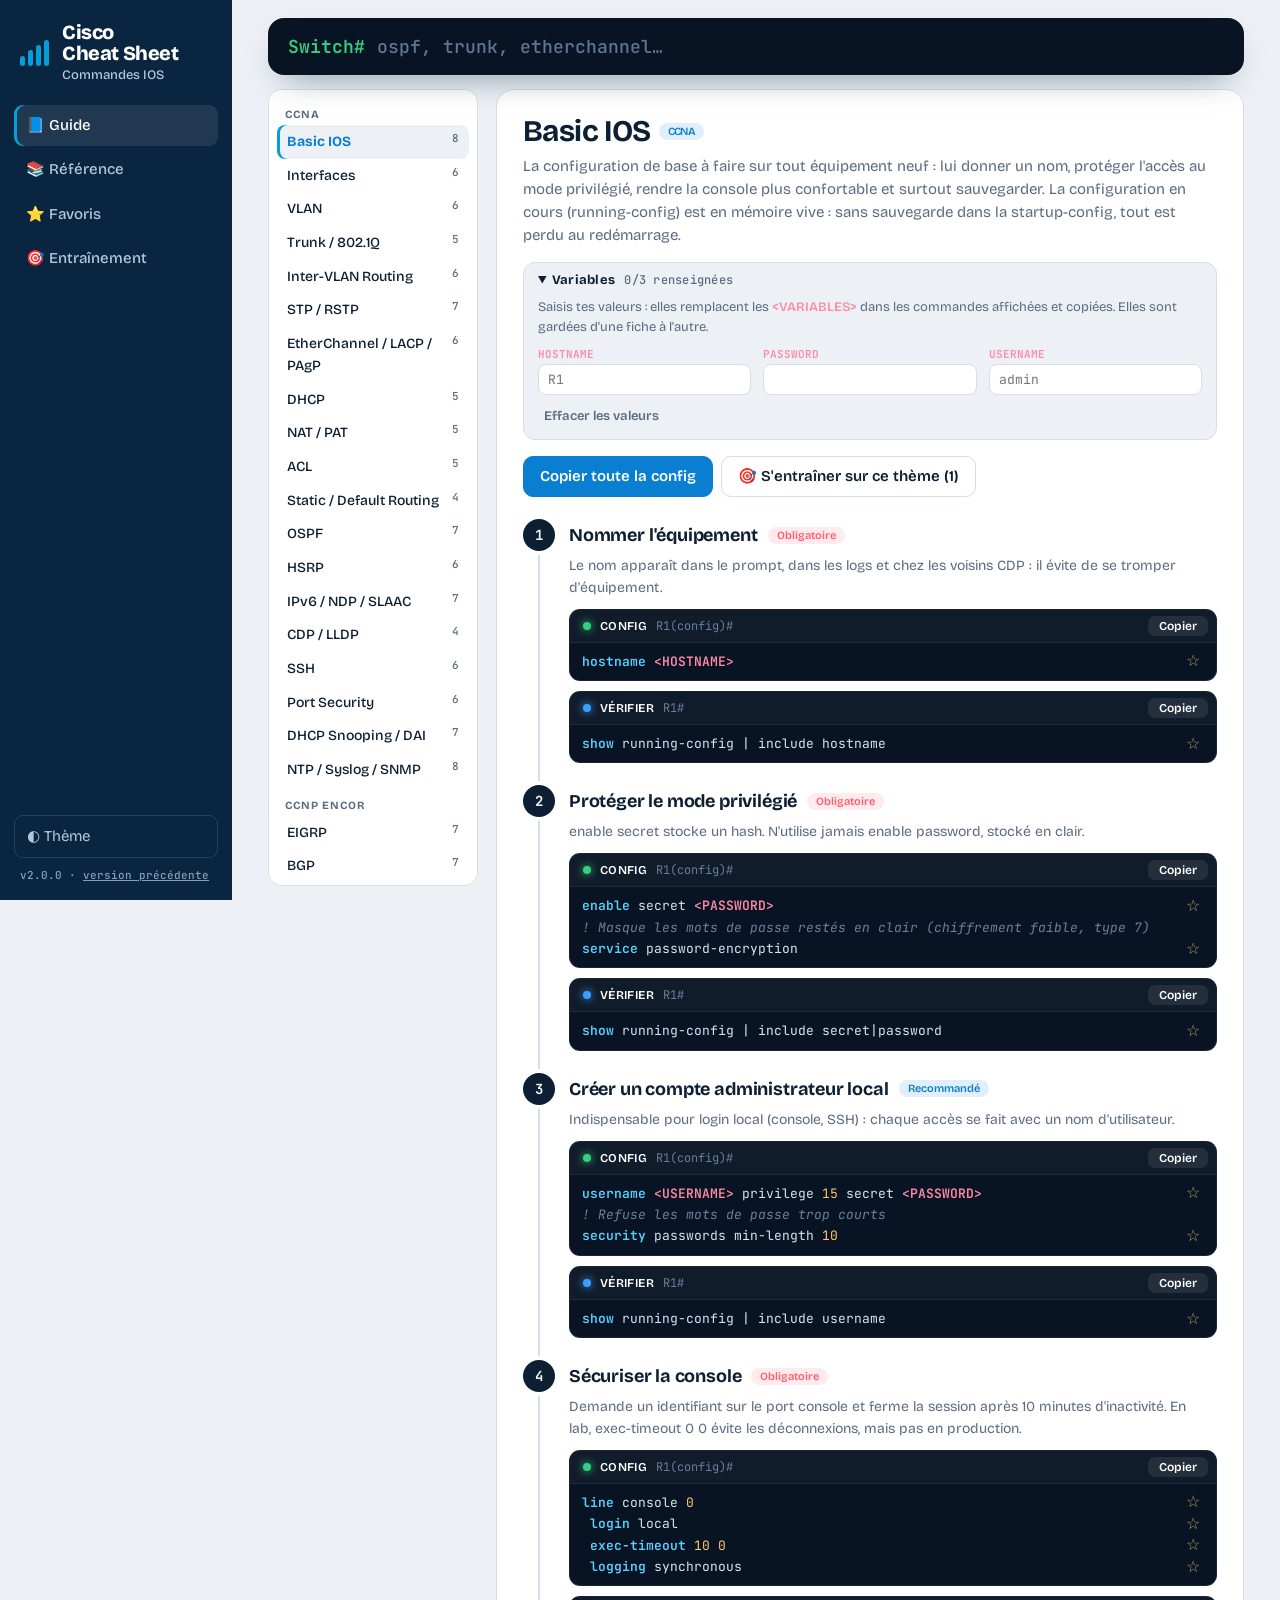
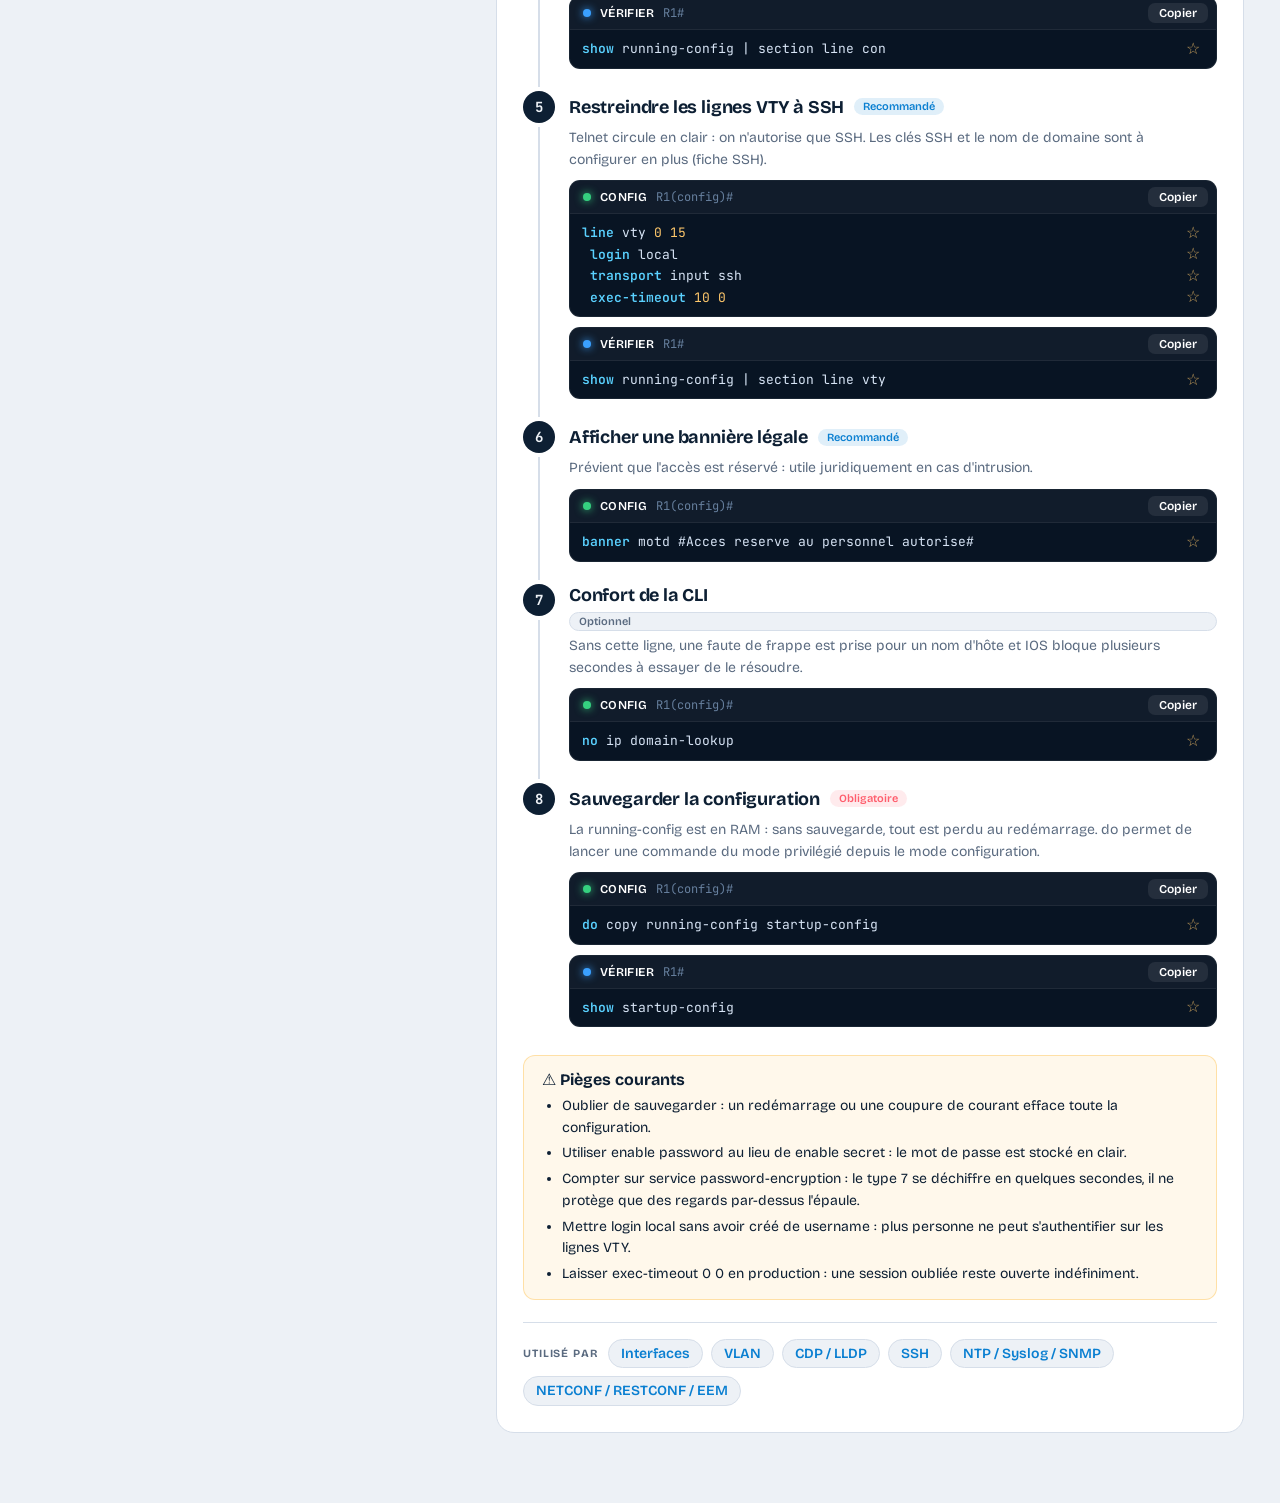
==== index.html @ 54a7b492 "Version 2.0.0 : refonte en 4 vues, QCM d'entraînement, 8 fiches ENCOR - Navigation : Guide, Référenc" ====
<!doctype html>
<!--
  Cisco Cheat Sheet v2 : site statique découpé en fichiers.
    styles.css : thème, mise en page, cartes, blocs de code, QCM
    data.js    : les fiches (le tableau D, une entrée par technologie) — à éditer pour le contenu
    extras.js  : schémas de topologie et exemples de sortie affichés dans le Guide
    quiz.js    : les questions du mode Entraînement
    app.js     : la logique (Guide, Référence, Favoris, Entraînement)
  Historique des versions : CHANGELOG.md
-->
<html lang="fr">
  <head>
    <meta charset="utf-8" />
    <meta name="viewport" content="width=device-width, initial-scale=1, viewport-fit=cover" />
    <title>Cisco Cheat Sheet</title>
    <link rel="icon" type="image/png" href="logo_ciscocheatsheet.png" />
    <link rel="icon" type="image/svg+xml" href="favicon.svg" />
    <link rel="apple-touch-icon" href="logo_ciscocheatsheet.png" />
    <!-- Applique le thème mémorisé avant l'affichage, pour éviter un flash clair / sombre -->
    <script>
      try {
        var t = JSON.parse(localStorage.getItem("theme"));
        if (t) document.documentElement.dataset.theme = t;
      } catch (e) {}
    </script>
    <link rel="preconnect" href="https://fonts.googleapis.com" />
    <link rel="preconnect" href="https://fonts.gstatic.com" crossorigin />
    <link
      href="https://fonts.googleapis.com/css2?family=Bricolage+Grotesque:opsz,wght@12..96,400..800&family=JetBrains+Mono:wght@400;500;600&display=swap"
      rel="stylesheet"
    />
    <!-- ?v=N : augmenter N à chaque modification d'un fichier CSS ou JS
         pour que Cloudflare serve la nouvelle version au lieu de sa copie en cache -->
    <link rel="stylesheet" href="styles.css?v=6" />
  </head>
  <body>
    <div class="app">
      <aside>
        <div class="brand">
          <svg width="30" height="26" viewBox="0 0 30 26" aria-hidden="true">
            <g fill="#049fd9">
              <rect x="0" y="16" width="5" height="10" rx="2.5" />
              <rect x="8" y="10" width="5" height="16" rx="2.5" />
              <rect x="16" y="5" width="5" height="21" rx="2.5" />
              <rect x="24" y="0" width="5" height="26" rx="2.5" />
            </g>
          </svg>
          <div>Cisco<br />Cheat Sheet<small>Commandes IOS</small></div>
        </div>
        <nav id="nav" aria-label="Vues"></nav>
        <button id="th" title="Basculer thème clair / sombre">◐ Thème</button>
        <span id="verline"><span id="ver"></span> · <a href="v1/" title="Ouvrir l'ancienne version (v1.0)">version précédente</a></span>
        <button id="burger" aria-label="Ouvrir le menu" aria-expanded="false">☰</button>
      </aside>
      <main>
        <div class="hero">
          <label class="prompt"
            ><b>Switch#</b
            ><input id="q" type="search" autocomplete="off" aria-label="Rechercher une commande"
          /></label>
          <div class="bar" id="flt"></div>
          <div class="bar rec" id="rec"></div>
        </div>
        <div id="out"></div>
      </main>
    </div>
    <!-- Les données (data.js, extras.js, quiz.js) doivent être chargées avant app.js -->
    <script src="data.js?v=8"></script>
    <script src="extras.js?v=1"></script>
    <script src="quiz.js?v=1"></script>
    <script src="app.js?v=6"></script>
  </body>
</html>
---- styles.css ----
/* Cisco Cheat Sheet v2 */
/* ===== Thème : couleurs (--bg fond, --pn cartes, --tx texte, --ac accent, --cb code) et polices ===== */
:root {
  box-sizing: border-box;
  --bg: #edf1f6;
  --pn: #fff;
  --tx: #0d1f33;
  --mu: #5b6b80;
  --bd: #d6dee9;
  --ac: #0a7fd1;
  --pu: #6d3fe0;
  --side: #0a2540;
  --sx: #b4c6dc;
  --cb: #081423;
  --cx: #d7e4f5;
  --k: #5ad1ff;
  --n: #ffc86b;
  --v: #ff8aa5;
  --cm: #6a819c;
  --g: #35d07f;
  --a: #ffb020;
  --r: #ff5d6c;
  --b: #3aa0ff;
  --f1: "Bricolage Grotesque", system-ui, -apple-system, Segoe UI, sans-serif;
  --f2: "JetBrains Mono", ui-monospace, Menlo, Consolas, monospace;
}
/* Thème sombre : automatique selon le système, ou forcé avec data-theme (bouton Thème) */
@media (prefers-color-scheme: dark) {
  :root:not([data-theme="light"]) {
    --bg: #07101c;
    --pn: #0e1b2d;
    --tx: #e6eef9;
    --mu: #8a9bb2;
    --bd: #1b2b42;
    --ac: #4aa8ff;
    --pu: #a58bff;
    --side: #050c16;
    --cb: #050b14;
  }
}
:root[data-theme="dark"] {
  --bg: #07101c;
  --pn: #0e1b2d;
  --tx: #e6eef9;
  --mu: #8a9bb2;
  --bd: #1b2b42;
  --ac: #4aa8ff;
  --pu: #a58bff;
  --side: #050c16;
  --cb: #050b14;
}
html {
  scroll-padding-top: 90px;
}
* {
  box-sizing: border-box;
}
body {
  margin: 0;
  background: var(--bg);
  color: var(--tx);
  font: 15px/1.55 var(--f1);
}
button {
  font: inherit;
  cursor: pointer;
  color: inherit;
  background: none;
  border: 0;
}
button:focus-visible,
#q:focus-visible {
  outline: 2px solid var(--ac);
  outline-offset: 2px;
}
/* ===== Mise en page : barre latérale + contenu ===== */
.app {
  display: flex;
  min-height: 100%;
}
/* Barre latérale */
aside {
  width: 232px;
  flex: none;
  background: var(--side);
  color: var(--sx);
  padding: calc(22px + env(safe-area-inset-top, 0px)) 14px
    calc(18px + env(safe-area-inset-bottom, 0px));
  position: sticky;
  top: 0;
  align-self: flex-start;
  /* Pleine hauteur de la fenêtre : la barre ne s'arrête plus au milieu de l'écran */
  height: 100vh;
  height: 100dvh;
  overflow: auto;
  display: flex;
  flex-direction: column;
  gap: 22px;
}
.brand {
  display: flex;
  align-items: center;
  gap: 12px;
  color: #fff;
  font: 800 20px/1.05 var(--f1);
  letter-spacing: -0.02em;
  padding: 0 6px;
}
.brand small {
  display: block;
  font: 500 13px var(--f1);
  color: var(--sx);
  letter-spacing: 0;
  margin-top: 3px;
}
nav {
  display: flex;
  flex-direction: column;
  gap: 3px;
}
nav a {
  display: flex;
  justify-content: space-between;
  align-items: center;
  text-decoration: none;
  padding: 9px 12px;
  border-radius: 9px;
  color: var(--sx);
  font-weight: 500;
}
nav a:hover {
  background: #ffffff0f;
  color: #fff;
}
nav a.on {
  background: #ffffff17;
  color: #fff;
  box-shadow: inset 3px 0 0 #049fd9;
}
nav a:focus-visible,
a.btn:focus-visible,
select:focus-visible,
.vars input:focus-visible {
  outline: 2px solid var(--ac);
  outline-offset: 2px;
}
/* Nombre de favoris */
nav a small {
  font: 600 11px var(--f2);
  background: #ffffff1c;
  border-radius: 99px;
  padding: 1px 8px;
}
/* Numéro de version, en bas de la barre */
#verline {
  font: 500 11px var(--f2);
  color: var(--sx);
  opacity: 0.75;
  padding: 0 6px;
  margin-top: -12px;
}
#verline a {
  color: inherit;
}
#verline a:hover {
  color: #fff;
}
#th {
  margin-top: auto;
  text-align: left;
  padding: 9px 12px;
  border-radius: 9px;
  border: 1px solid #ffffff1f;
  color: var(--sx);
}
#th:hover {
  color: #fff;
  border-color: #ffffff40;
}
main {
  flex: 1;
  min-width: 0;
  padding: 0 clamp(14px, 3vw, 36px) 70px;
}
/* Zone de recherche (reste visible en haut) */
.hero {
  position: sticky;
  top: 0;
  z-index: 5;
  padding: calc(18px + env(safe-area-inset-top, 0px)) 0 14px;
  background: linear-gradient(var(--bg) 82%, transparent);
}
.hero[hidden] {
  display: none;
}
.prompt {
  display: flex;
  align-items: center;
  gap: 12px;
  background: var(--cb);
  border-radius: 16px;
  padding: 0 20px;
  box-shadow:
    0 0 0 1px #ffffff1a,
    0 14px 34px -16px #0a254099;
}
.prompt:focus-within {
  box-shadow:
    0 0 0 2px var(--ac),
    0 14px 34px -16px #0a2540cc;
}
.prompt b {
  font: 600 18px var(--f2);
  color: var(--g);
}
#q {
  flex: 1;
  min-width: 0;
  border: 0;
  background: none;
  color: #eaf3ff;
  font: 500 18px var(--f2);
  padding: 17px 0;
  caret-color: var(--g);
  outline: 0;
}
#q::placeholder {
  color: #5f7794;
}
.bar {
  display: flex;
  gap: 8px;
  flex-wrap: wrap;
  align-items: center;
  margin-top: 12px;
  color: var(--mu);
  font-size: 13px;
}
.bar:empty {
  display: none;
}
/* Filtres de la Référence : un groupe par critère */
#flt {
  gap: 8px 18px;
}
.fg {
  display: flex;
  flex-wrap: wrap;
  align-items: center;
  gap: 6px;
}
.fg > span,
.qcfg > div > span {
  font: 700 11px var(--f1);
  letter-spacing: 0.08em;
  text-transform: uppercase;
  color: var(--mu);
  margin-right: 2px;
}
.fg button,
.qcfg button {
  display: flex;
  align-items: center;
  gap: 7px;
  padding: 5px 12px;
  border-radius: 99px;
  border: 1px solid var(--bd);
  background: var(--pn);
  color: var(--tx);
  font-weight: 500;
  font-size: 13px;
}
.fg button:hover,
.qcfg button:hover {
  border-color: var(--ac);
}
/* Voyant coloré des filtres de type (mêmes couleurs que les blocs) */
.fg [data-f^="types:"]::before {
  content: "";
  width: 8px;
  height: 8px;
  border-radius: 50%;
  background: var(--led);
  box-shadow: 0 0 6px var(--led);
}
.fg button.on,
.qcfg button.on {
  background: var(--tx);
  color: var(--bg);
  border-color: var(--tx);
}
.fg [data-f="types:C"] {
  --led: var(--g);
}
.fg [data-f="types:S"] {
  --led: var(--b);
}
.fg [data-f="types:T"] {
  --led: var(--a);
}
.fg [data-f="types:D"] {
  --led: var(--r);
}
.rec button {
  font: 12px var(--f2);
  padding: 2px 10px;
  border-radius: 99px;
  border: 1px dashed var(--bd);
  color: var(--mu);
}
.rec button:hover {
  color: var(--ac);
  border-color: var(--ac);
}
/* Cartes des protocoles : grille lue de gauche à droite, ligne par ligne */
.grid {
  display: grid;
  grid-template-columns: repeat(auto-fill, minmax(min(100%, 340px), 1fr));
  gap: 14px;
  align-items: start;
}
.card {
  background: var(--pn);
  border: 1px solid var(--bd);
  border-radius: 18px;
  padding: 20px 18px 16px;
  min-width: 0;
}
.card h2 {
  margin: 0;
  font: 700 24px/1.15 var(--f1);
  letter-spacing: -0.02em;
  display: flex;
  gap: 8px;
  align-items: center;
  flex-wrap: wrap;
}
.tag {
  font: 600 11px var(--f1);
  border-radius: 99px;
  padding: 2px 9px;
  background: var(--bg);
  color: var(--mu);
}
.tag.CCNA {
  background: #0a7fd120;
  color: var(--ac);
}
.tag.ENCOR {
  background: #8b5cf624;
  color: var(--pu);
}
.card p {
  margin: 6px 0 12px;
  color: var(--mu);
  font-size: 14px;
  max-width: 62ch;
}
.card h2 a {
  color: inherit;
  text-decoration: none;
}
.card h2 a:hover {
  color: var(--ac);
}
/* Barre au-dessus des cartes : nombre de résultats + actions */
.rtool {
  display: flex;
  flex-wrap: wrap;
  align-items: center;
  gap: 8px;
  margin: 0 0 12px;
  color: var(--mu);
  font-size: 14px;
}
.rtool span {
  margin-right: auto;
}
.rtool button {
  padding: 5px 12px;
  border-radius: 9px;
  border: 1px solid var(--bd);
  background: var(--pn);
  color: var(--tx);
  font-weight: 600;
  font-size: 13px;
}
.rtool button:hover {
  border-color: var(--ac);
  color: var(--ac);
}
/* Carte de la Référence : repliée par défaut, un clic sur le titre la déplie */
.rc {
  padding: 14px 16px;
}
.rc h2 {
  font-size: 19px;
}
.rch {
  display: flex;
  align-items: center;
  flex-wrap: wrap;
  gap: 8px;
  width: 100%;
  text-align: left;
  font: inherit;
  letter-spacing: inherit;
}
.rch:disabled {
  cursor: default;
}
.rch .chev {
  margin-left: auto;
  font-style: normal;
  font-size: 14px;
  color: var(--mu);
}
.rch:not(:disabled):hover > span:first-child,
.rch:not(:disabled):hover .chev {
  color: var(--ac);
}
.rc p {
  margin: 6px 0 0;
}
.rc p.clip {
  display: -webkit-box;
  -webkit-line-clamp: 2;
  -webkit-box-orient: vertical;
  overflow: hidden;
}
.rn {
  display: block;
  margin-top: 8px;
  font: 500 11px var(--f2);
  color: var(--mu);
}
/* Carte dépliée : toute la largeur, blocs sur deux colonnes */
.rc.x:not(.s) {
  grid-column: 1 / -1;
}
.rc.x:not(.s) p {
  max-width: 80ch;
}
.rc.x:not(.s) .rcb {
  columns: 380px 2;
  column-gap: 14px;
}
.rcb .blk {
  break-inside: avoid;
}
.more,
.why a,
.corr a {
  display: inline-block;
  margin-top: 12px;
  color: var(--ac);
  font-weight: 600;
  font-size: 14px;
  text-decoration: none;
}
.more:hover,
.why a:hover,
.corr a:hover {
  text-decoration: underline;
}
/* Blocs de commandes : voyant coloré = type de bloc */
.blk {
  background: var(--cb);
  border-radius: 11px;
  margin-top: 10px;
  overflow: hidden;
  border: 1px solid #ffffff12;
}
.bh {
  display: flex;
  align-items: center;
  gap: 9px;
  padding: 6px 8px 6px 13px;
  background: #ffffff09;
  border-bottom: 1px solid #ffffff10;
  color: #9fb3cc;
  font: 600 12px var(--f1);
  letter-spacing: 0.03em;
}
.bh::before {
  content: "";
  width: 8px;
  height: 8px;
  border-radius: 50%;
  background: var(--led, var(--b));
  box-shadow: 0 0 8px var(--led, var(--b));
}
.bh span {
  color: #fff;
}
.bh em {
  margin-right: auto;
  font: 400 12px var(--f2);
  color: #667f9d;
  font-style: normal;
  letter-spacing: 0;
}
.bh span:nth-last-child(2) {
  margin-right: auto;
}
.bh.C {
  --led: var(--g);
}
.bh.S {
  --led: var(--b);
}
.bh.T {
  --led: var(--a);
}
.bh.D {
  --led: var(--r);
}
.bh button {
  font: 600 12px var(--f1);
  padding: 3px 11px;
  border-radius: 7px;
  background: #ffffff14;
  color: #fff;
}
.bh button:hover {
  background: #049fd9;
}
/* Lignes de commandes et coloration */
pre {
  margin: 0;
  padding: 8px 0;
  overflow-x: auto;
  font: 13px/1.65 var(--f2);
  color: var(--cx);
}
.l {
  display: flex;
  align-items: center;
  padding: 0 12px;
  white-space: pre;
}
.l:hover {
  background: #ffffff0c;
}
.l span.t {
  flex: 1;
  min-width: 0;
}
.st {
  opacity: 0.75;
  color: var(--n);
  padding: 0 4px 0 12px;
  font-size: 16px;
  line-height: 1;
  align-self: stretch;
}
.l:hover .st,
.st:hover,
.st:focus-visible,
.st.f {
  opacity: 1;
}
/* Favoris : lignes parentes rappelées en grisé, favoris séparés par un filet */
.l.par {
  opacity: 0.55;
}
.fv + .fv {
  border-top: 1px solid #ffffff12;
  margin-top: 4px;
  padding-top: 4px;
}
/* Couleurs de la coloration : .k commande, .nm nombres, .vr variables, .cm commentaires */
.k {
  color: var(--k);
  font-weight: 600;
}
.nm {
  color: var(--n);
}
.vr {
  color: var(--v);
  font-weight: 600;
}
/* Variable remplacée par la valeur saisie */
.vv {
  color: var(--g);
  font-weight: 600;
  border-bottom: 1px dashed #35d07f80;
}
/* Bloc de texte brut : schéma, exemple de sortie, contexte d'une question */
pre.raw {
  background: var(--cb);
  border: 1px solid #ffffff12;
  border-radius: 11px;
  padding: 12px 14px;
  line-height: 1.5;
}
.cm {
  color: var(--cm);
  font-style: italic;
  display: block;
  white-space: pre-wrap;
}
.empty {
  color: var(--mu);
  padding: 60px 20px;
  text-align: center;
  font-size: 16px;
}
/* Bouton hamburger : masqué sur grand écran (la barre latérale suffit) */
#burger {
  display: none;
}
/* ===== Tablette / mobile : la barre latérale devient un en-tête + menu déroulant ===== */
@media (max-width: 820px) {
  .app {
    flex-direction: column;
  }
  /* En-tête compact : logo + titre, thème et bouton menu à droite */
  aside {
    width: auto;
    position: relative; /* sert d'ancre au menu déroulant */
    align-self: stretch; /* pleine largeur (sur ordinateur, flex-start garde la barre collante) */
    max-height: none;
    flex-direction: row;
    align-items: center;
    gap: 10px;
    padding: calc(12px + env(safe-area-inset-top, 0px)) 14px 12px;
    overflow: visible;
  }
  .brand {
    flex: 1;
    font-size: 18px;
    padding: 0;
  }
  /* Garde le titre visible (seul le sous-titre est masqué, faute de place) */
  .brand small {
    display: none;
  }
  .brand div {
    font-size: 16px;
    line-height: 1.1;
  }
  #th {
    margin: 0;
    white-space: nowrap;
  }
  /* Le bouton hamburger apparaît et commande l'ouverture du menu */
  #burger {
    display: block;
    font-size: 22px;
    line-height: 1;
    padding: 7px 12px;
    border-radius: 9px;
    border: 1px solid #ffffff1f;
    color: var(--sx);
  }
  #burger:hover {
    color: #fff;
    border-color: #ffffff40;
  }
  /* Menu déroulant : masqué par défaut, s'ouvre en panneau sous l'en-tête */
  nav {
    position: absolute;
    top: 100%;
    left: 8px;
    right: 8px;
    z-index: 20;
    display: none;
    flex-direction: column;
    gap: 4px;
    background: var(--side);
    padding: 8px;
    border: 1px solid #ffffff1f;
    border-radius: 12px;
    box-shadow: 0 20px 36px -14px #000000aa;
  }
  aside.open nav {
    display: flex;
  }
  nav a {
    white-space: nowrap;
    padding: 12px 14px; /* grande zone tactile */
  }
  aside {
    height: auto;
  }
  /* Référence : les filtres prennent plusieurs lignes, ils défilent avec la page au lieu de rester collés */
  body[data-view="ref"] .hero {
    position: static;
  }
  details.topo pre {
    font-size: 11px;
  }
  #verline {
    display: none;
  }
}
/* ===== Téléphone : marges resserrées et zones tactiles agrandies ===== */
@media (max-width: 480px) {
  main {
    padding-bottom: 48px;
  }
  .hero {
    padding-top: calc(12px + env(safe-area-inset-top, 0px));
  }
  /* Barre de recherche plus compacte (16px = pas de zoom auto sur iOS) */
  .prompt {
    padding: 0 14px;
    gap: 9px;
  }
  .prompt b {
    font-size: 15px;
  }
  #q {
    font-size: 16px;
    padding: 14px 0;
  }
  /* Filtres et récents : puces un peu plus grandes, plus faciles à toucher */
  .bar {
    gap: 6px;
  }
  .fg button,
  .qcfg button {
    padding: 7px 13px;
  }
  /* Étoile : zone tactile plus large */
  .st {
    padding: 4px 6px 4px 14px;
    font-size: 18px;
  }
  /* Cartes : moins de marge interne pour gagner de la largeur */
  .card {
    padding: 16px 13px 12px;
    border-radius: 14px;
  }
  .card h2 {
    font-size: 20px;
  }
  /* Blocs de code : on garde le défilement horizontal mais on resserre */
  .l {
    padding: 0 10px;
  }
  pre {
    font-size: 12.5px;
  }
  /* Boutons d'action sur toute la largeur, plus faciles à viser */
  .acts button,
  .acts .btn {
    flex: 1 1 100%;
    text-align: center;
  }
}
/* ===== Boutons d'action ===== */
.acts {
  display: flex;
  gap: 8px;
  flex-wrap: wrap;
  margin-top: 14px;
}
.acts button,
.acts .btn {
  padding: 8px 16px;
  border-radius: 10px;
  border: 1px solid var(--bd);
  font-weight: 600;
  color: var(--tx);
  text-decoration: none;
}
.acts button:hover,
.acts .btn:hover {
  border-color: var(--ac);
  color: var(--ac);
}
.acts .pri {
  background: var(--ac);
  border-color: var(--ac);
  color: #fff;
}
.acts .pri:hover {
  color: #fff;
  filter: brightness(1.1);
}
.acts button:disabled {
  opacity: 0.45;
  cursor: not-allowed;
  filter: none;
}
/* ===== Entraînement (QCM) ===== */
.qcard {
  max-width: 820px;
  margin: 22px auto 0;
  padding: 22px 24px;
}
.qcard > p {
  max-width: 70ch;
}
/* Accueil : chiffres clés */
.tiles {
  display: grid;
  grid-template-columns: repeat(3, 1fr);
  gap: 10px;
  margin: 16px 0;
}
.tiles div {
  background: var(--bg);
  border-radius: 12px;
  padding: 12px 14px;
}
.tiles b {
  display: block;
  font: 700 26px/1.1 var(--f1);
  letter-spacing: -0.02em;
}
.tiles b small {
  font: 500 14px var(--f1);
  color: var(--mu);
}
.tiles span {
  font-size: 13px;
  color: var(--mu);
}
/* Accueil : réglages */
.qcfg {
  display: grid;
  gap: 10px;
}
.qcfg > div {
  display: flex;
  flex-wrap: wrap;
  align-items: center;
  gap: 6px;
}
.qcfg > div > span {
  width: 86px;
}
.qcfg select {
  padding: 6px 10px;
  border-radius: 9px;
  border: 1px solid var(--bd);
  background: var(--pn);
  color: var(--tx);
  font: 500 14px var(--f1);
  max-width: 100%;
}
.qnote {
  font-size: 13px !important;
  margin: 10px 0 0 !important;
}
/* Progression par thème */
.prog {
  display: grid;
  grid-template-columns: repeat(auto-fill, minmax(min(100%, 330px), 1fr));
  gap: 2px 18px;
  margin-top: 10px;
}
.prog > * {
  display: flex;
  align-items: center;
  gap: 10px;
  padding: 5px 8px;
  border-radius: 8px;
  font-size: 14px;
  text-align: left;
}
.prog > button:hover {
  background: var(--bg);
  color: var(--ac);
}
.prog span:first-child {
  flex: 1;
  min-width: 0;
  overflow: hidden;
  text-overflow: ellipsis;
  white-space: nowrap;
}
.tbar {
  width: 90px;
  height: 6px;
  border-radius: 99px;
  background: var(--bd);
  overflow: hidden;
  flex: none;
}
.tbar i {
  display: block;
  height: 100%;
  background: var(--g);
}
.prog small {
  font: 500 11px var(--f2);
  color: var(--mu);
  width: 30px;
  text-align: right;
}
/* Question */
.qtop {
  display: flex;
  flex-wrap: wrap;
  align-items: center;
  gap: 8px;
}
.qtop b {
  font: 700 14px var(--f1);
  margin-right: 4px;
}
.qtop button {
  margin-left: auto;
  color: var(--mu);
  font-size: 13px;
  font-weight: 600;
  padding: 4px 8px;
  border-radius: 8px;
}
.qtop button:hover {
  color: var(--r);
}
.qbar {
  height: 4px;
  border-radius: 99px;
  background: var(--bd);
  overflow: hidden;
  margin: 12px 0 18px;
}
.qbar i {
  display: block;
  height: 100%;
  background: var(--ac);
  transition: width 0.25s;
}
.qcard p.qq {
  color: var(--tx);
  font: 600 17px/1.5 var(--f1);
  margin: 0 0 12px;
  max-width: none;
}
.qq code,
.out summary code {
  font: 500 0.88em var(--f2);
  background: var(--bg);
  border: 1px solid var(--bd);
  border-radius: 6px;
  padding: 1px 6px;
}
.qctx {
  margin-bottom: 12px;
}
.qcard p.qhint {
  font: 700 11px var(--f1);
  letter-spacing: 0.08em;
  text-transform: uppercase;
  margin: 0 0 8px;
}
/* Réponses proposées */
.opts {
  display: grid;
  gap: 8px;
}
.opt {
  display: flex;
  align-items: flex-start;
  gap: 12px;
  width: 100%;
  text-align: left;
  padding: 11px 14px;
  border: 1.5px solid var(--bd);
  border-radius: 12px;
  background: var(--pn);
  color: var(--tx);
}
.opt:not(:disabled):not(.static):hover {
  border-color: var(--ac);
}
.opt:disabled {
  cursor: default;
}
.ol {
  flex: none;
  width: 24px;
  height: 24px;
  border-radius: 7px;
  display: grid;
  place-items: center;
  background: var(--bg);
  font: 700 12px var(--f2);
  color: var(--mu);
}
.ob {
  flex: 1;
  min-width: 0;
  padding-top: 1px;
}
/* Réponse sous forme de commandes : même rendu que les blocs de code */
.oc {
  display: block;
  background: var(--cb);
  color: var(--cx);
  border-radius: 8px;
  padding: 7px 11px;
  font: 13px/1.6 var(--f2);
  white-space: pre-wrap;
  overflow-wrap: anywhere;
}
.oc > span {
  display: block;
}
.om {
  flex: none;
  width: 18px;
  font-weight: 700;
  text-align: center;
}
.opt.sel {
  border-color: var(--ac);
  box-shadow: 0 0 0 2px #0a7fd130;
}
.opt.sel .ol {
  background: var(--ac);
  color: #fff;
}
.opt.good {
  border-color: var(--g);
  background: #35d07f14;
}
.opt.good .ol {
  background: var(--g);
  color: #06281a;
}
.opt.good .om {
  color: var(--g);
}
.opt.miss {
  border-color: var(--g);
  border-style: dashed;
}
.opt.miss .om {
  color: var(--g);
}
.opt.bad {
  border-color: var(--r);
  background: #ff5d6c14;
}
.opt.bad .ol {
  background: var(--r);
  color: #fff;
}
.opt.bad .om {
  color: var(--r);
}
/* Explication après validation */
.why {
  margin-top: 14px;
  padding: 12px 16px;
  border-radius: 12px;
  border: 1px solid var(--bd);
  background: var(--bg);
}
.why.ok {
  border-color: #35d07f80;
}
.why.ko {
  border-color: #ff5d6c80;
}
.why.ok b {
  color: #1c9a5b;
}
.why.ko b {
  color: var(--r);
}
.why p {
  margin: 4px 0 0;
  color: var(--tx);
  font-size: 14.5px;
  max-width: none;
}
.why a {
  margin-top: 8px;
}
.tag.okt {
  background: #35d07f24;
  color: #1c9a5b;
}
/* Correction en fin de session */
.corr {
  padding: 16px 0;
  border-bottom: 1px solid var(--bd);
}
.corr:last-child {
  border-bottom: 0;
  padding-bottom: 0;
}
.corr .opt {
  margin-bottom: 6px;
}
.corr > p:not(.qq) {
  margin: 8px 0 0;
  color: var(--mu);
  font-size: 14px;
  max-width: none;
}
.corr a {
  margin-top: 6px;
}
/* ===== Onglet Guide : liste des protocoles + fiche détaillée ===== */
.guide {
  display: grid;
  grid-template-columns: 210px minmax(0, 1fr);
  gap: 18px;
  align-items: start;
}
/* Liste de gauche : reste visible sous la recherche pendant le défilement */
.glist {
  position: sticky;
  top: var(--hh, 130px);
  max-height: calc(100vh - var(--hh, 130px) - 16px);
  overflow: auto;
  background: var(--pn);
  border: 1px solid var(--bd);
  border-radius: 14px;
  padding: 6px 8px 10px;
}
.glist h3 {
  margin: 12px 8px 4px;
  font: 700 11px var(--f1);
  letter-spacing: 0.08em;
  text-transform: uppercase;
  color: var(--mu);
}
.glist a,
.glist .soon {
  display: flex;
  justify-content: space-between;
  gap: 8px;
  padding: 6px 10px;
  border-radius: 8px;
  font-size: 14px;
}
.glist a {
  color: var(--tx);
  text-decoration: none;
  font-weight: 500;
}
.glist a:hover {
  background: var(--bg);
  color: var(--ac);
}
.glist a.on {
  background: var(--bg);
  color: var(--ac);
  font-weight: 700;
  box-shadow: inset 3px 0 0 #049fd9;
}
.glist small {
  font: 500 11px var(--f2);
  color: var(--mu);
}
.soon {
  color: var(--mu);
  opacity: 0.55;
}
.gmob {
  display: none;
}
.ginfo {
  margin: 8px 10px 0;
  font-size: 13px;
  color: var(--mu);
}
/* Schéma, variables, exemples de sortie : blocs repliables */
details.topo,
details.vars {
  margin: 14px 0 4px;
  border: 1px solid var(--bd);
  border-radius: 12px;
  background: var(--bg);
  padding: 0 14px;
}
summary {
  cursor: pointer;
  padding: 9px 0;
  font: 700 13px var(--f1);
  letter-spacing: 0.02em;
}
summary:hover {
  color: var(--ac);
}
summary small {
  font: 500 12px var(--f2);
  color: var(--mu);
  margin-left: 6px;
}
details.topo pre {
  margin-bottom: 14px;
}
details.vars p {
  margin: 0 0 10px;
  font-size: 13px;
  color: var(--mu);
  max-width: none;
}
.vgrid {
  display: grid;
  grid-template-columns: repeat(auto-fill, minmax(190px, 1fr));
  gap: 8px 12px;
}
.vgrid label {
  display: grid;
  gap: 3px;
  min-width: 0;
}
.vgrid span {
  font: 600 11px var(--f2);
  color: var(--v);
  overflow: hidden;
  text-overflow: ellipsis;
}
.vgrid input {
  width: 100%;
  padding: 6px 9px;
  border-radius: 8px;
  border: 1px solid var(--bd);
  background: var(--pn);
  color: var(--tx);
  font: 13px var(--f2);
}
details.vars > button {
  margin: 10px 0 12px;
  font-size: 13px;
  font-weight: 600;
  color: var(--mu);
}
details.vars > button:hover {
  color: var(--r);
}
details.out {
  margin-top: 6px;
  font-size: 13px;
}
details.out summary {
  padding: 4px 0;
  font-weight: 600;
  color: var(--mu);
}
details.out pre {
  margin-top: 4px;
  font-size: 12px;
}
details.out p {
  margin: 6px 0 4px;
}
/* Fiche détaillée */
.gcard {
  padding: 24px 26px 22px;
  max-width: 900px;
}
.gcard h2 {
  font-size: 30px;
}
.gcard > p {
  max-width: 70ch;
  font-size: 15px;
}
/* Bandeaux « Nécessite » et « Utilisé par » */
.gbar {
  display: flex;
  flex-wrap: wrap;
  align-items: center;
  gap: 8px;
  margin: 12px 0 4px;
  font-size: 14px;
}
.gbar b {
  font: 700 11px var(--f1);
  letter-spacing: 0.08em;
  text-transform: uppercase;
  color: var(--mu);
  margin-right: 2px;
}
.gbar i {
  font-style: normal;
  color: var(--mu);
}
.gbar.used {
  margin-top: 22px;
  padding-top: 16px;
  border-top: 1px solid var(--bd);
}
.chip {
  display: inline-flex;
  align-items: stretch;
  border: 1px solid var(--bd);
  border-radius: 99px;
  overflow: hidden;
  background: var(--bg);
}
.chip a,
.chip span {
  padding: 3px 12px;
  font-weight: 600;
}
.chip a {
  color: var(--ac);
  text-decoration: none;
}
.chip a:hover {
  text-decoration: underline;
}
.chip button {
  border-left: 1px solid var(--bd);
  padding: 0 10px;
  color: var(--mu);
  transition: transform 0.15s;
}
.chip button:hover {
  color: var(--ac);
}
.chip button[aria-expanded="true"] {
  color: var(--ac);
}
/* Aperçu déplié d'un prérequis */
.pre {
  margin: 10px 0 6px;
  padding-left: 14px;
  border-left: 3px solid var(--ac);
}
.pre-h {
  font-size: 13px;
  color: var(--mu);
}
.pre-h a {
  color: var(--ac);
}
.gcard .acts {
  margin: 16px 0 4px;
}
/* Titre de groupe d'étapes (ex. « Méthode 1 ») */
.gsec {
  margin: 30px 0 0;
  padding-bottom: 6px;
  border-bottom: 1px solid var(--bd);
  font: 700 13px var(--f1);
  letter-spacing: 0.04em;
  text-transform: uppercase;
  color: var(--pu);
}
/* Étape numérotée, reliée à la suivante par un trait vertical */
.step {
  position: relative;
  padding-left: 46px;
  margin-top: 22px;
}
.step::before {
  content: "";
  position: absolute;
  left: 15px;
  top: 36px;
  bottom: -18px;
  width: 2px;
  background: var(--bd);
}
.step:not(:has(+ .step))::before {
  display: none;
}
.num {
  position: absolute;
  left: 0;
  top: 0;
  width: 32px;
  height: 32px;
  border-radius: 50%;
  display: grid;
  place-items: center;
  background: var(--tx);
  color: var(--bg);
  font: 700 14px var(--f2);
}
.sh {
  display: flex;
  align-items: center;
  flex-wrap: wrap;
  gap: 6px 10px;
  min-height: 32px;
}
.sh h3 {
  margin: 0;
  font: 700 18px/1.25 var(--f1);
  letter-spacing: -0.01em;
}
.lvl {
  font: 600 11px var(--f1);
  padding: 2px 9px;
  border-radius: 99px;
}
.lvl.req {
  background: #ff5d6c1f;
  color: var(--r);
}
.lvl.reco {
  background: #0a7fd120;
  color: var(--ac);
}
.lvl.opt {
  background: var(--bg);
  color: var(--mu);
}
.step p {
  margin: 4px 0 0;
  color: var(--mu);
  font-size: 14px;
  max-width: 70ch;
}
/* Encadré des pièges courants */
.pit {
  margin-top: 28px;
  padding: 14px 18px;
  border-radius: 12px;
  background: #ffb02016;
  border: 1px solid #ffb02055;
}
.pit h3 {
  margin: 0 0 6px;
  font: 700 16px var(--f1);
}
.pit ul {
  margin: 0;
  padding-left: 20px;
  font-size: 14px;
}
.pit li + li {
  margin-top: 4px;
}
/* Tablette / mobile : une seule colonne, la liste devient un menu déroulant */
@media (max-width: 820px) {
  .guide {
    grid-template-columns: 1fr;
    gap: 12px;
  }
  .glist {
    display: none;
  }
  .gmob {
    display: block;
  }
  .gmob .ginfo {
    margin: 6px 4px 0;
  }
  #gsel {
    display: block;
    width: 100%;
    padding: 12px 14px;
    border-radius: 12px;
    border: 1px solid var(--bd);
    background: var(--pn);
    color: var(--tx);
    font: 600 16px var(--f1);
  }
}
@media (max-width: 480px) {
  .gcard {
    padding: 16px 13px 14px;
  }
  .gcard h2 {
    font-size: 24px;
  }
  .step {
    padding-left: 0;
  }
  .step::before {
    display: none;
  }
  .num {
    position: static;
    width: 26px;
    height: 26px;
    font-size: 13px;
    flex: none;
  }
  .sh {
    min-height: 0;
  }
  /* Le titre reste sur la ligne du numéro ; le badge passe dessous */
  .sh h3 {
    flex: 1 1 calc(100% - 40px);
    font-size: 17px;
  }
}
@media (max-width: 480px) {
  .qcard {
    margin-top: 6px;
    padding: 16px 13px;
  }
  .qcard p.qq {
    font-size: 16px;
  }
  .tiles b {
    font-size: 21px;
  }
  .qcfg > div > span {
    width: 100%;
  }
  .opt {
    padding: 10px;
    gap: 9px;
  }
  .vgrid {
    grid-template-columns: 1fr 1fr;
  }
  .rc.x:not(.s) .rcb {
    columns: 1;
  }
}
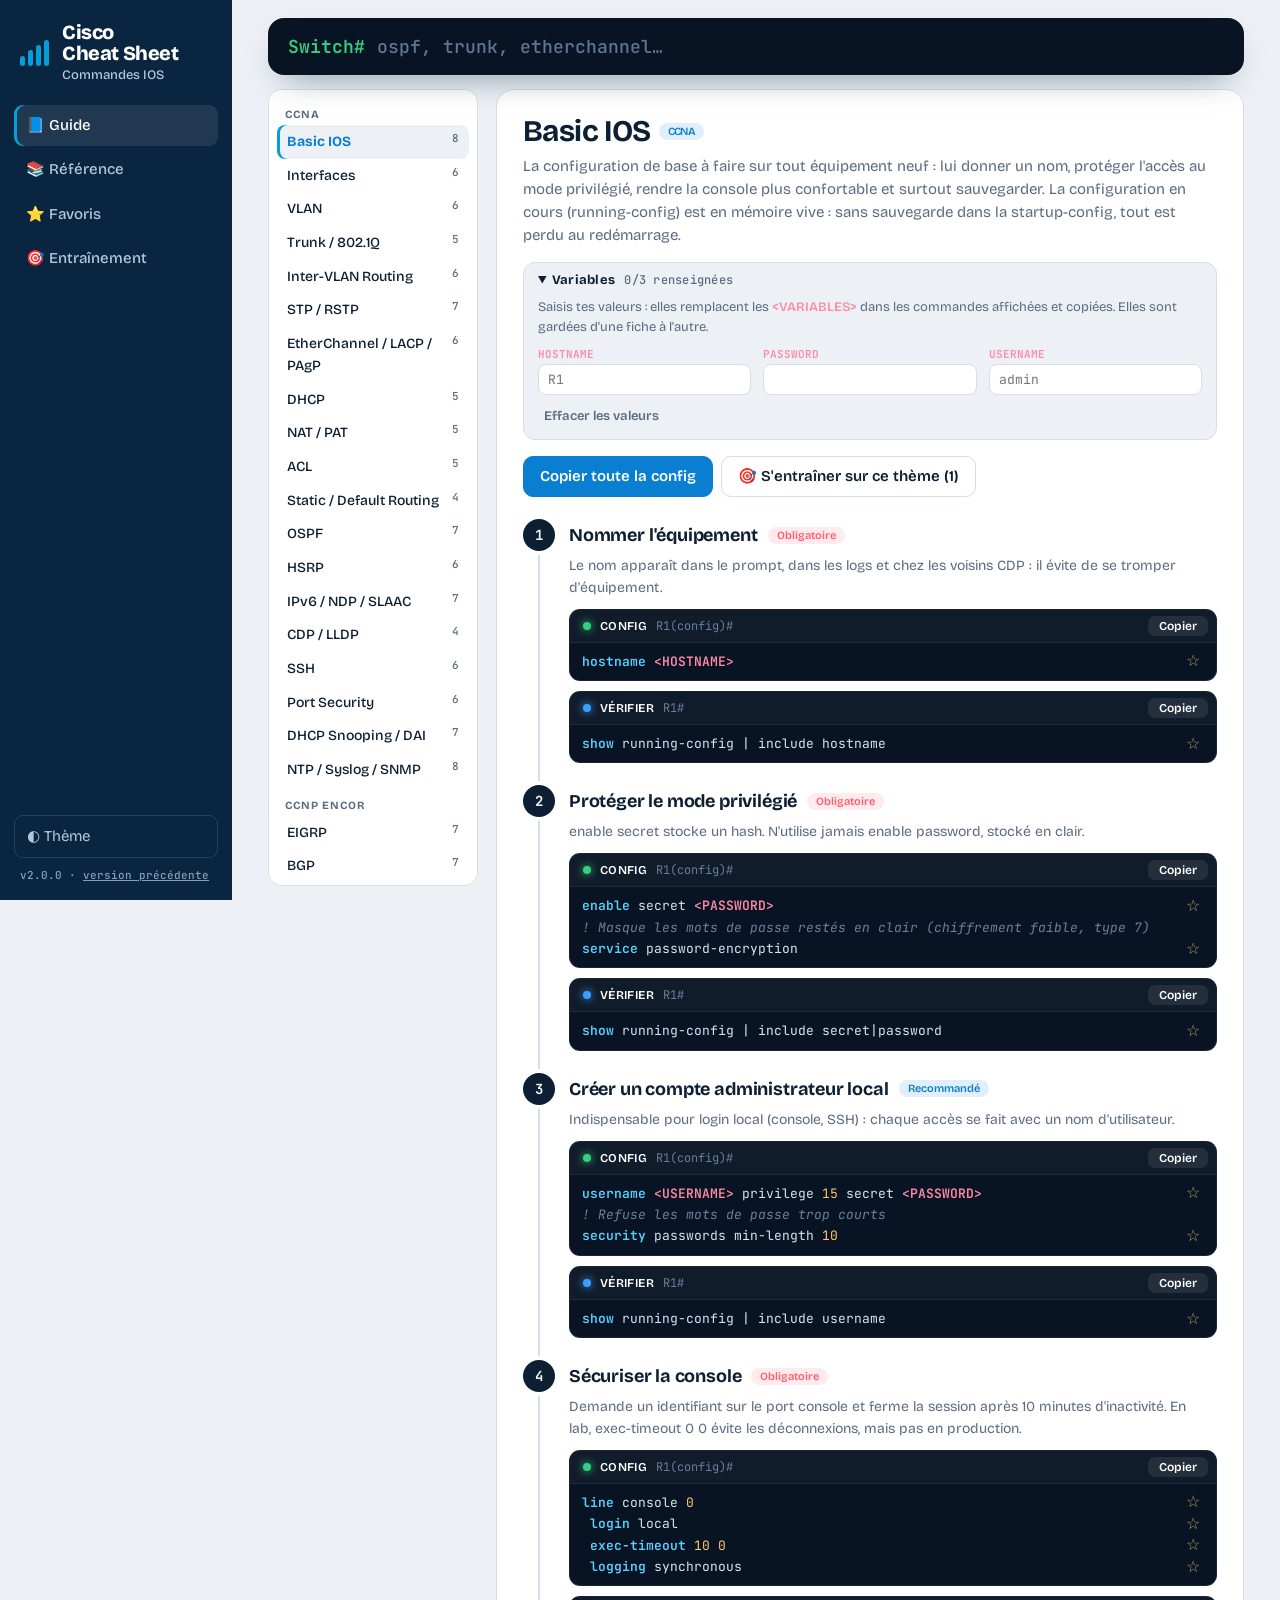
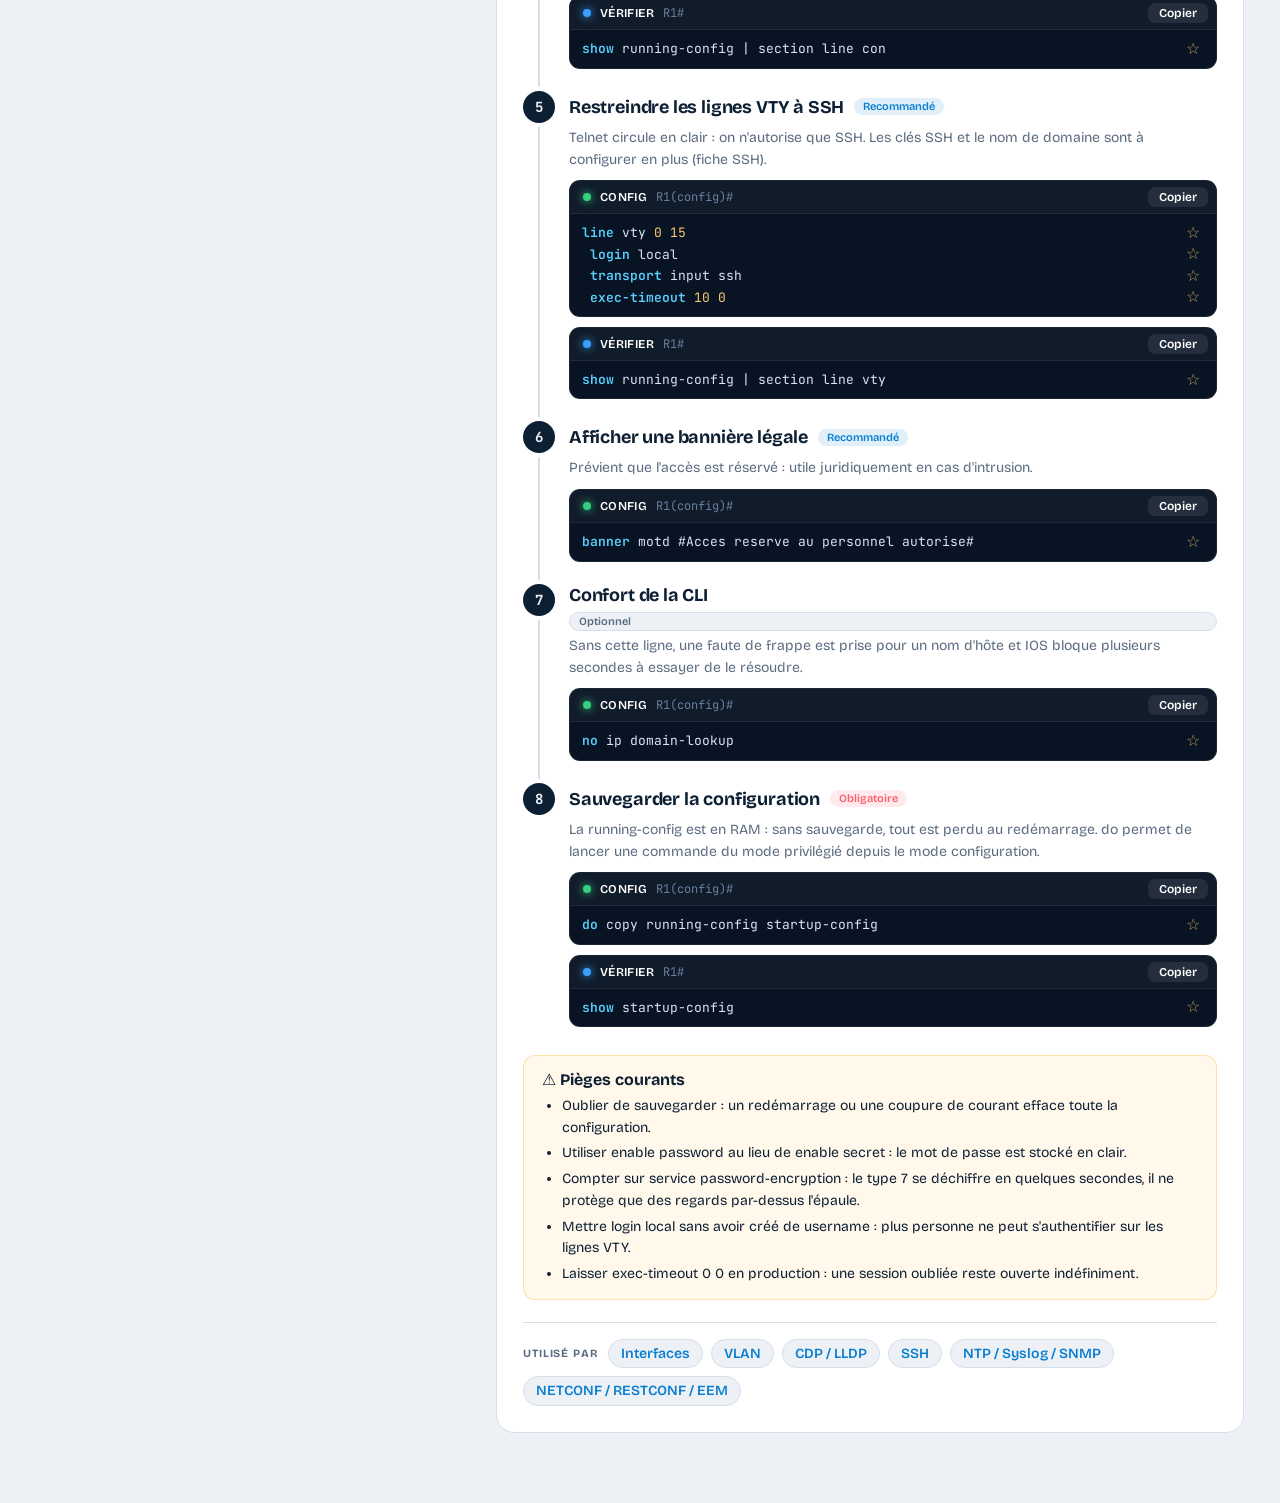
==== commit bc997b5c: "QCM CSNE : force le rechargement de quiz.js (cache) et corrige le texte d'accueil La PR #2 a ajouté " ====
--- a/index.html
+++ b/index.html
@@ -31,7 +31,7 @@
     />
     <!-- ?v=N : augmenter N à chaque modification d'un fichier CSS ou JS
          pour que Cloudflare serve la nouvelle version au lieu de sa copie en cache -->
-    <link rel="stylesheet" href="styles.css?v=6" />
+    <link rel="stylesheet" href="styles.css?v=7" />
   </head>
   <body>
     <div class="app">
@@ -67,7 +67,7 @@
     <!-- Les données (data.js, extras.js, quiz.js) doivent être chargées avant app.js -->
     <script src="data.js?v=8"></script>
     <script src="extras.js?v=1"></script>
-    <script src="quiz.js?v=1"></script>
-    <script src="app.js?v=6"></script>
+    <script src="quiz.js?v=3"></script>
+    <script src="app.js?v=8"></script>
   </body>
 </html>
--- a/styles.css
+++ b/styles.css
@@ -350,6 +350,10 @@
   background: #8b5cf624;
   color: var(--pu);
 }
+.tag.CSNE {
+  background: #35d07f24;
+  color: #1c9a5b;
+}
 .card p {
   margin: 6px 0 12px;
   color: var(--mu);
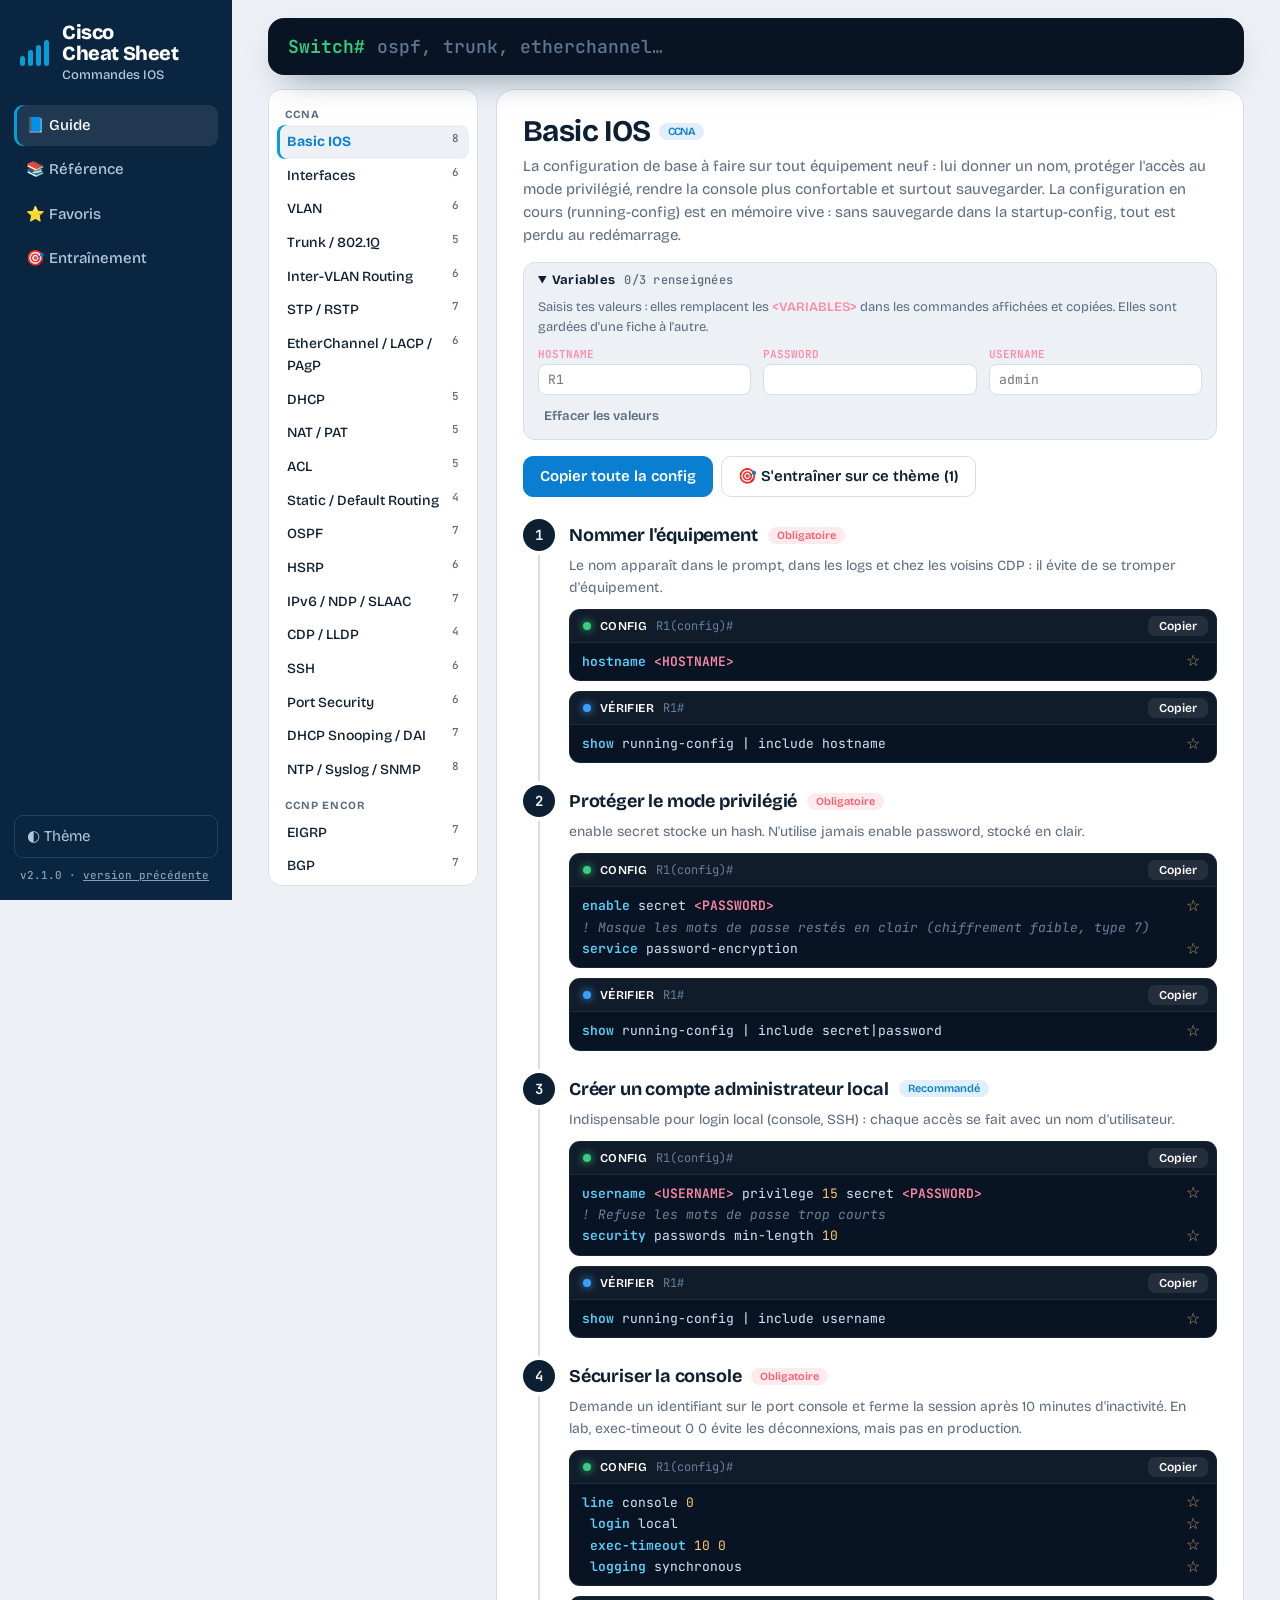
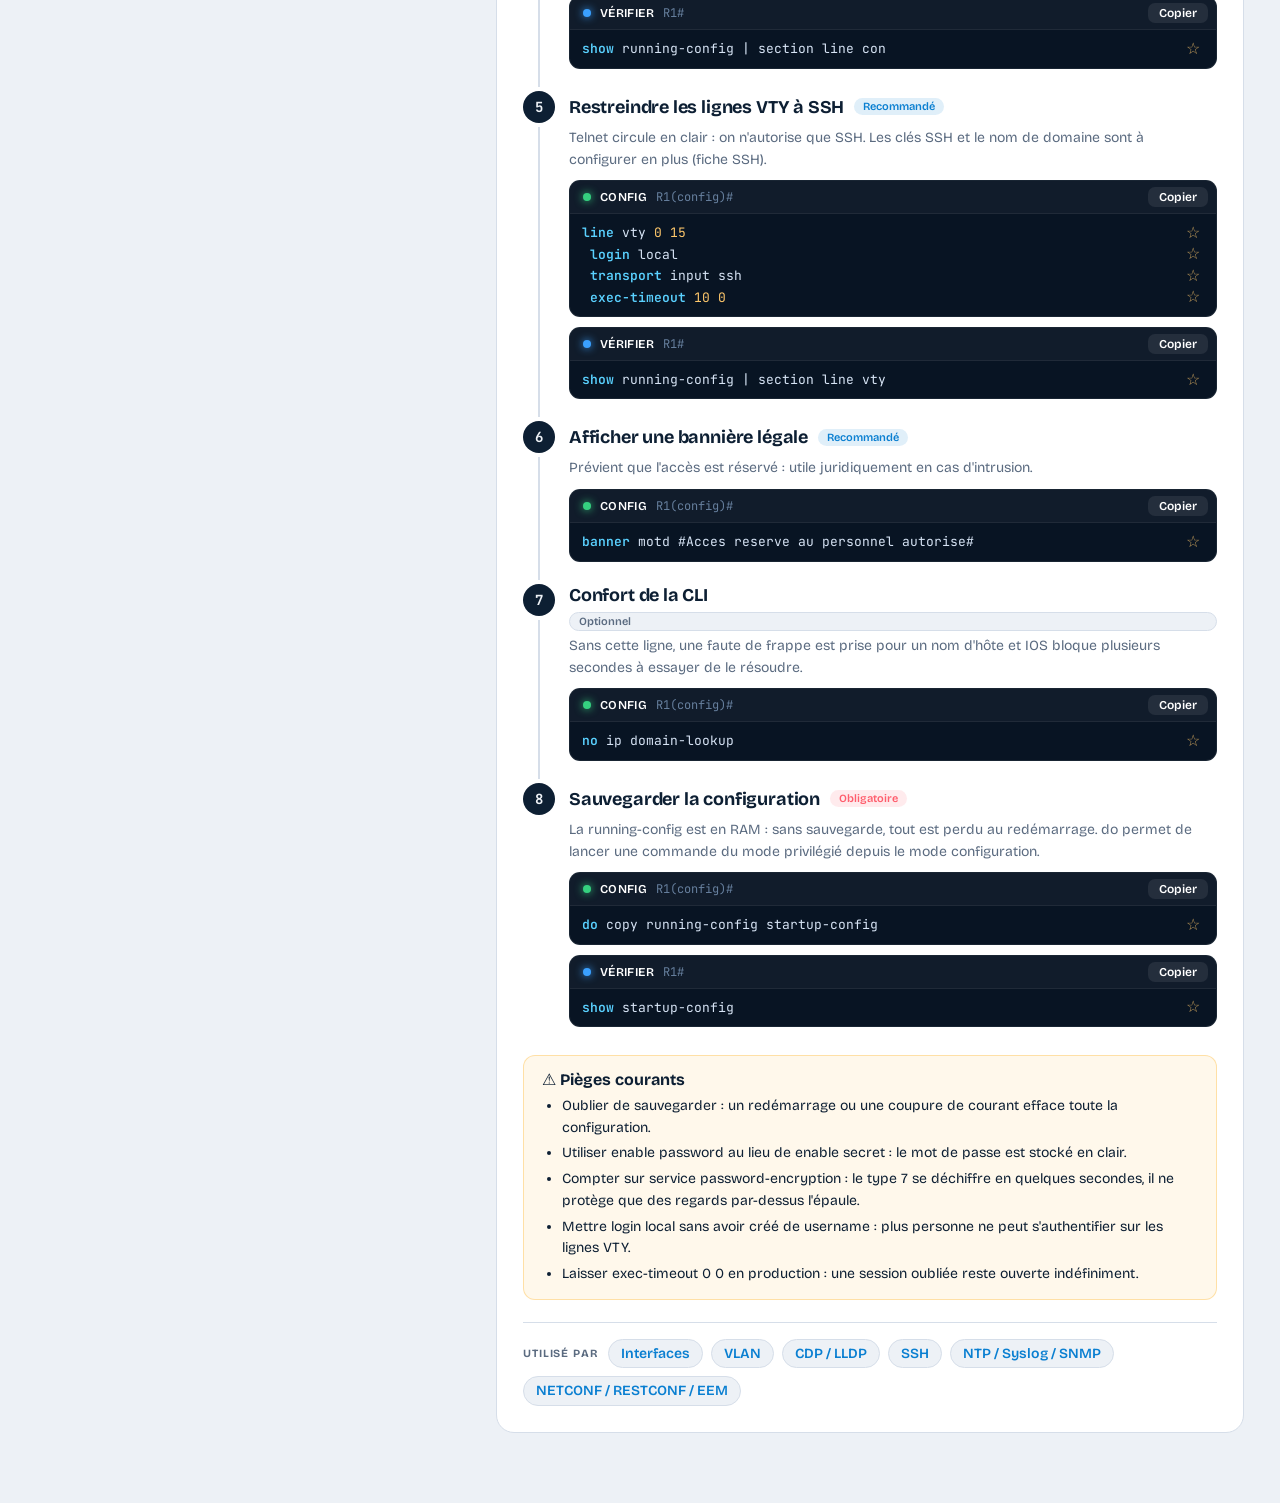
==== commit e0cf643c: "Ajoute la fiche VTP (CCNP ENCOR) : guide, schéma, sortie et 4 questions - data.js : fiche VTP après " ====
--- a/index.html
+++ b/index.html
@@ -65,9 +65,9 @@
       </main>
     </div>
     <!-- Les données (data.js, extras.js, quiz.js) doivent être chargées avant app.js -->
-    <script src="data.js?v=8"></script>
-    <script src="extras.js?v=1"></script>
-    <script src="quiz.js?v=3"></script>
-    <script src="app.js?v=8"></script>
+    <script src="data.js?v=9"></script>
+    <script src="extras.js?v=2"></script>
+    <script src="quiz.js?v=4"></script>
+    <script src="app.js?v=9"></script>
   </body>
 </html>
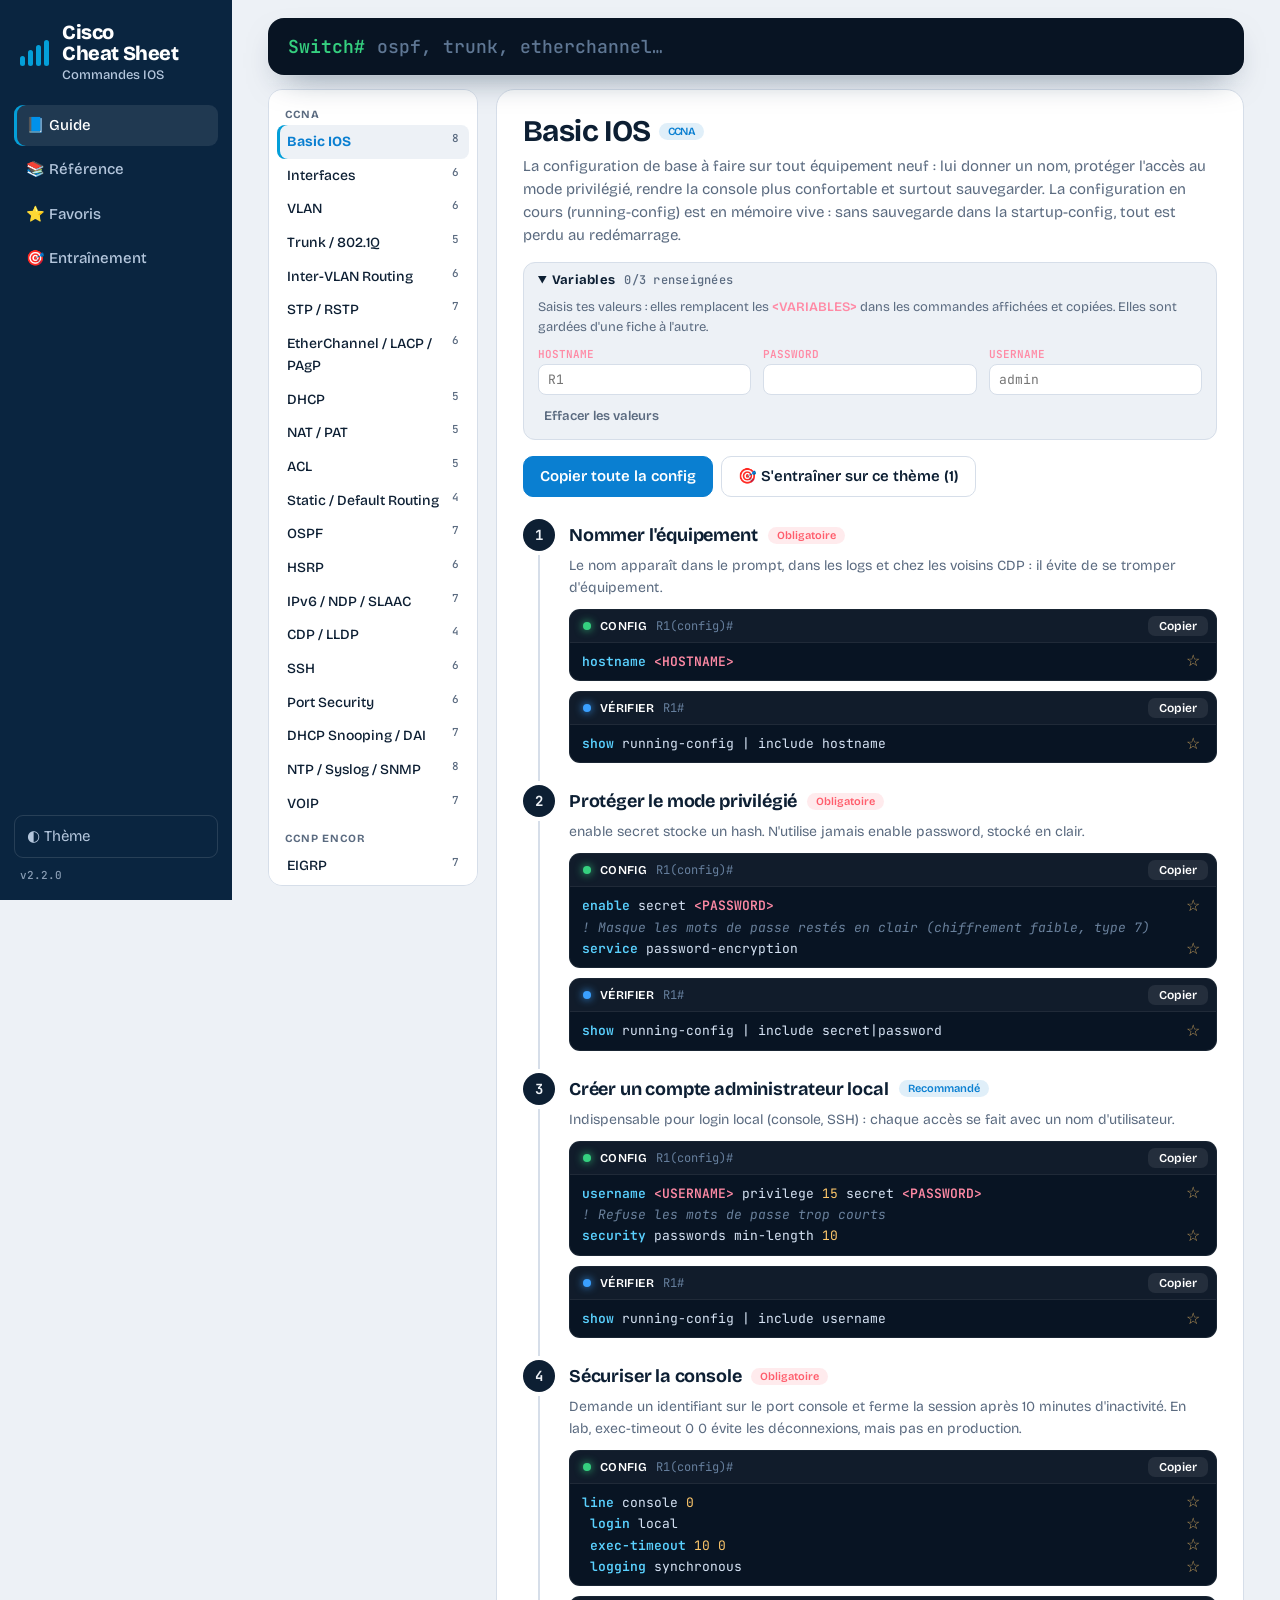
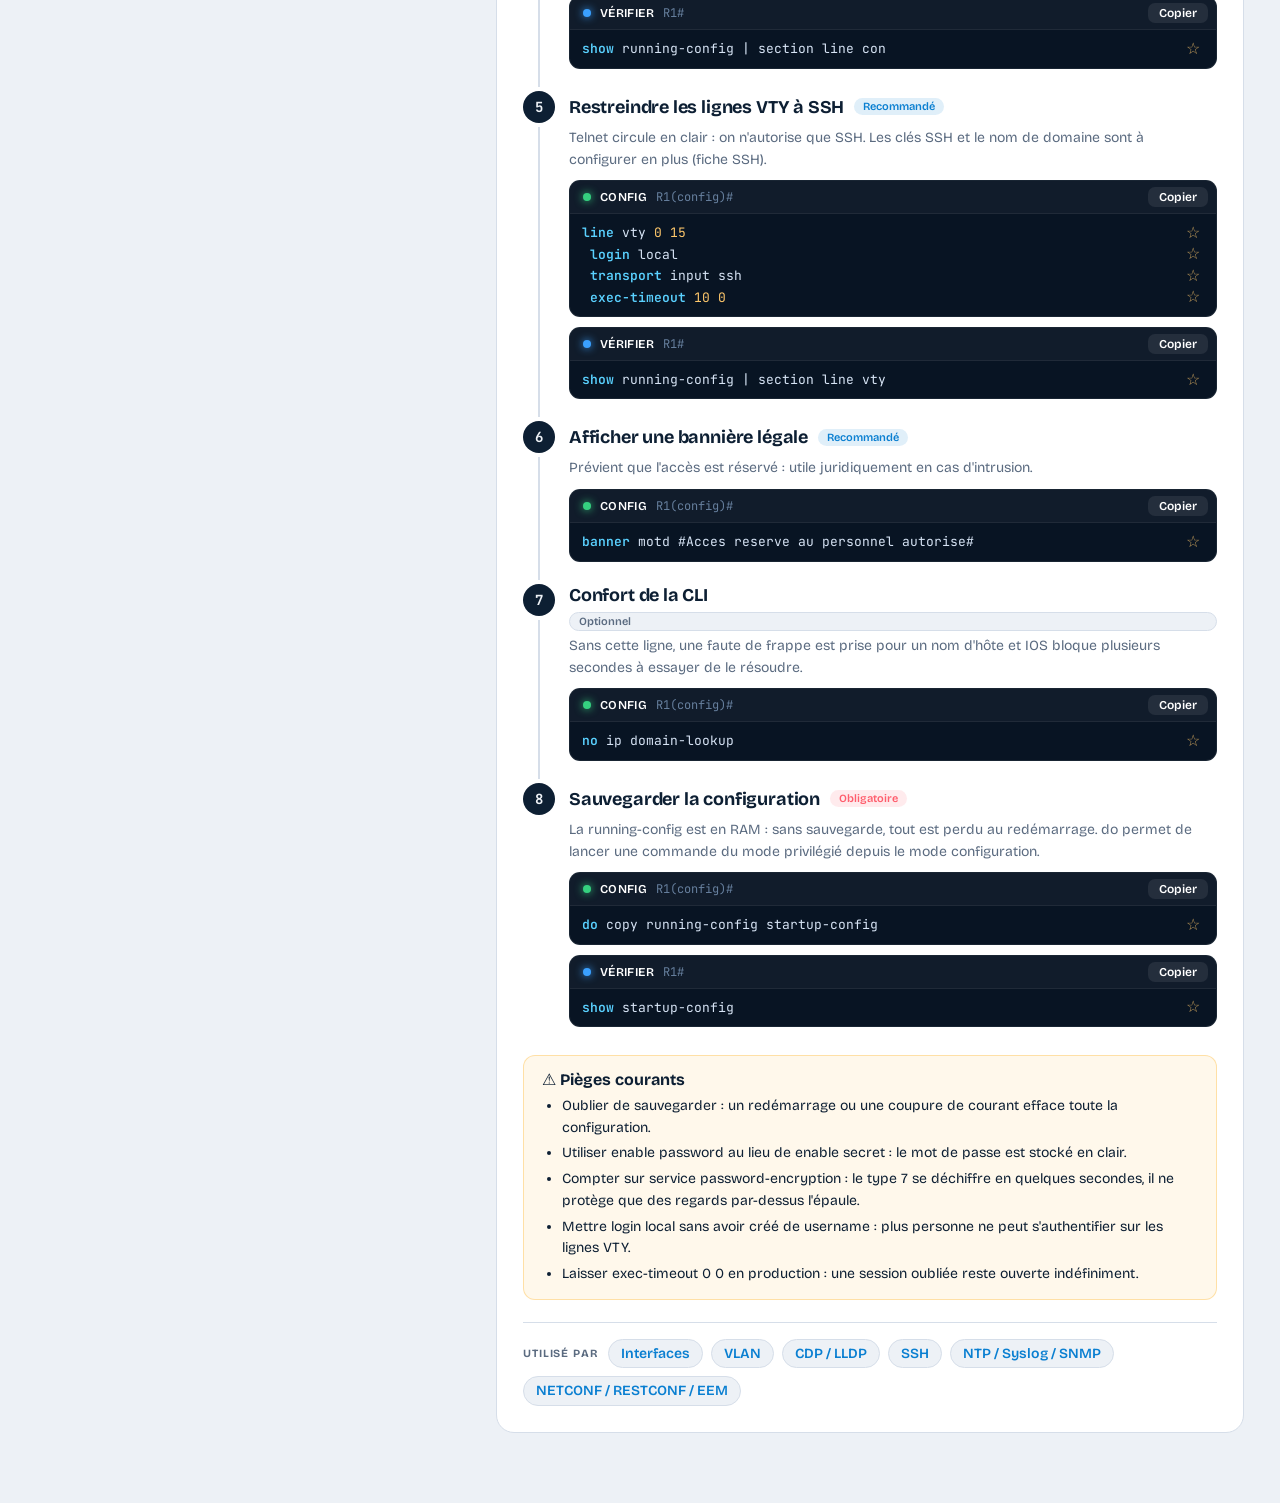
==== commit caae1f2b: "Version 2.2.0 : relecture du contenu, corrections sourcées, suppression de la v1 - Supprime l'archiv" ====
--- a/index.html
+++ b/index.html
@@ -31,7 +31,7 @@
     />
     <!-- ?v=N : augmenter N à chaque modification d'un fichier CSS ou JS
          pour que Cloudflare serve la nouvelle version au lieu de sa copie en cache -->
-    <link rel="stylesheet" href="styles.css?v=7" />
+    <link rel="stylesheet" href="styles.css?v=8" />
   </head>
   <body>
     <div class="app">
@@ -49,7 +49,7 @@
         </div>
         <nav id="nav" aria-label="Vues"></nav>
         <button id="th" title="Basculer thème clair / sombre">◐ Thème</button>
-        <span id="verline"><span id="ver"></span> · <a href="v1/" title="Ouvrir l'ancienne version (v1.0)">version précédente</a></span>
+        <span id="verline"><span id="ver"></span></span>
         <button id="burger" aria-label="Ouvrir le menu" aria-expanded="false">☰</button>
       </aside>
       <main>
@@ -65,9 +65,9 @@
       </main>
     </div>
     <!-- Les données (data.js, extras.js, quiz.js) doivent être chargées avant app.js -->
-    <script src="data.js?v=9"></script>
-    <script src="extras.js?v=2"></script>
-    <script src="quiz.js?v=4"></script>
-    <script src="app.js?v=9"></script>
+    <script src="data.js?v=10"></script>
+    <script src="extras.js?v=3"></script>
+    <script src="quiz.js?v=5"></script>
+    <script src="app.js?v=10"></script>
   </body>
 </html>
--- a/styles.css
+++ b/styles.css
@@ -159,12 +159,6 @@
   padding: 0 6px;
   margin-top: -12px;
 }
-#verline a {
-  color: inherit;
-}
-#verline a:hover {
-  color: #fff;
-}
 #th {
   margin-top: auto;
   text-align: left;
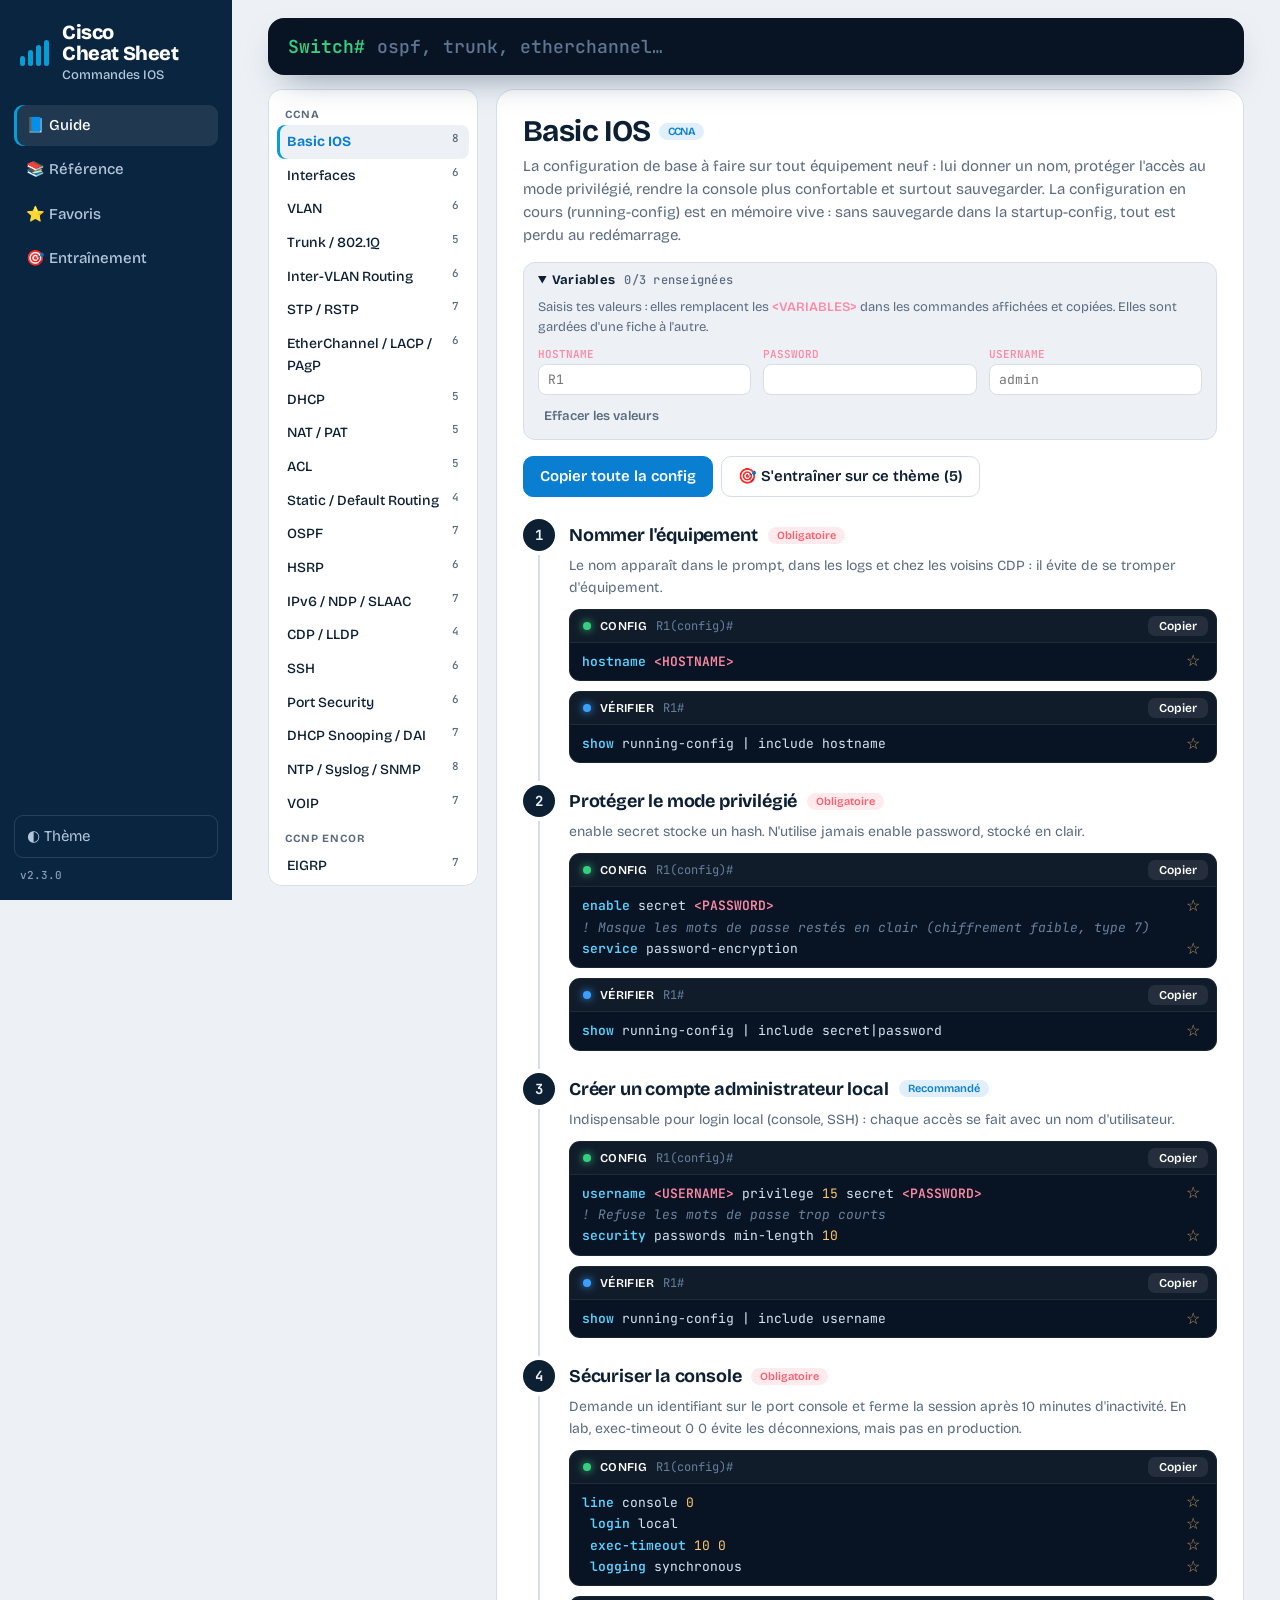
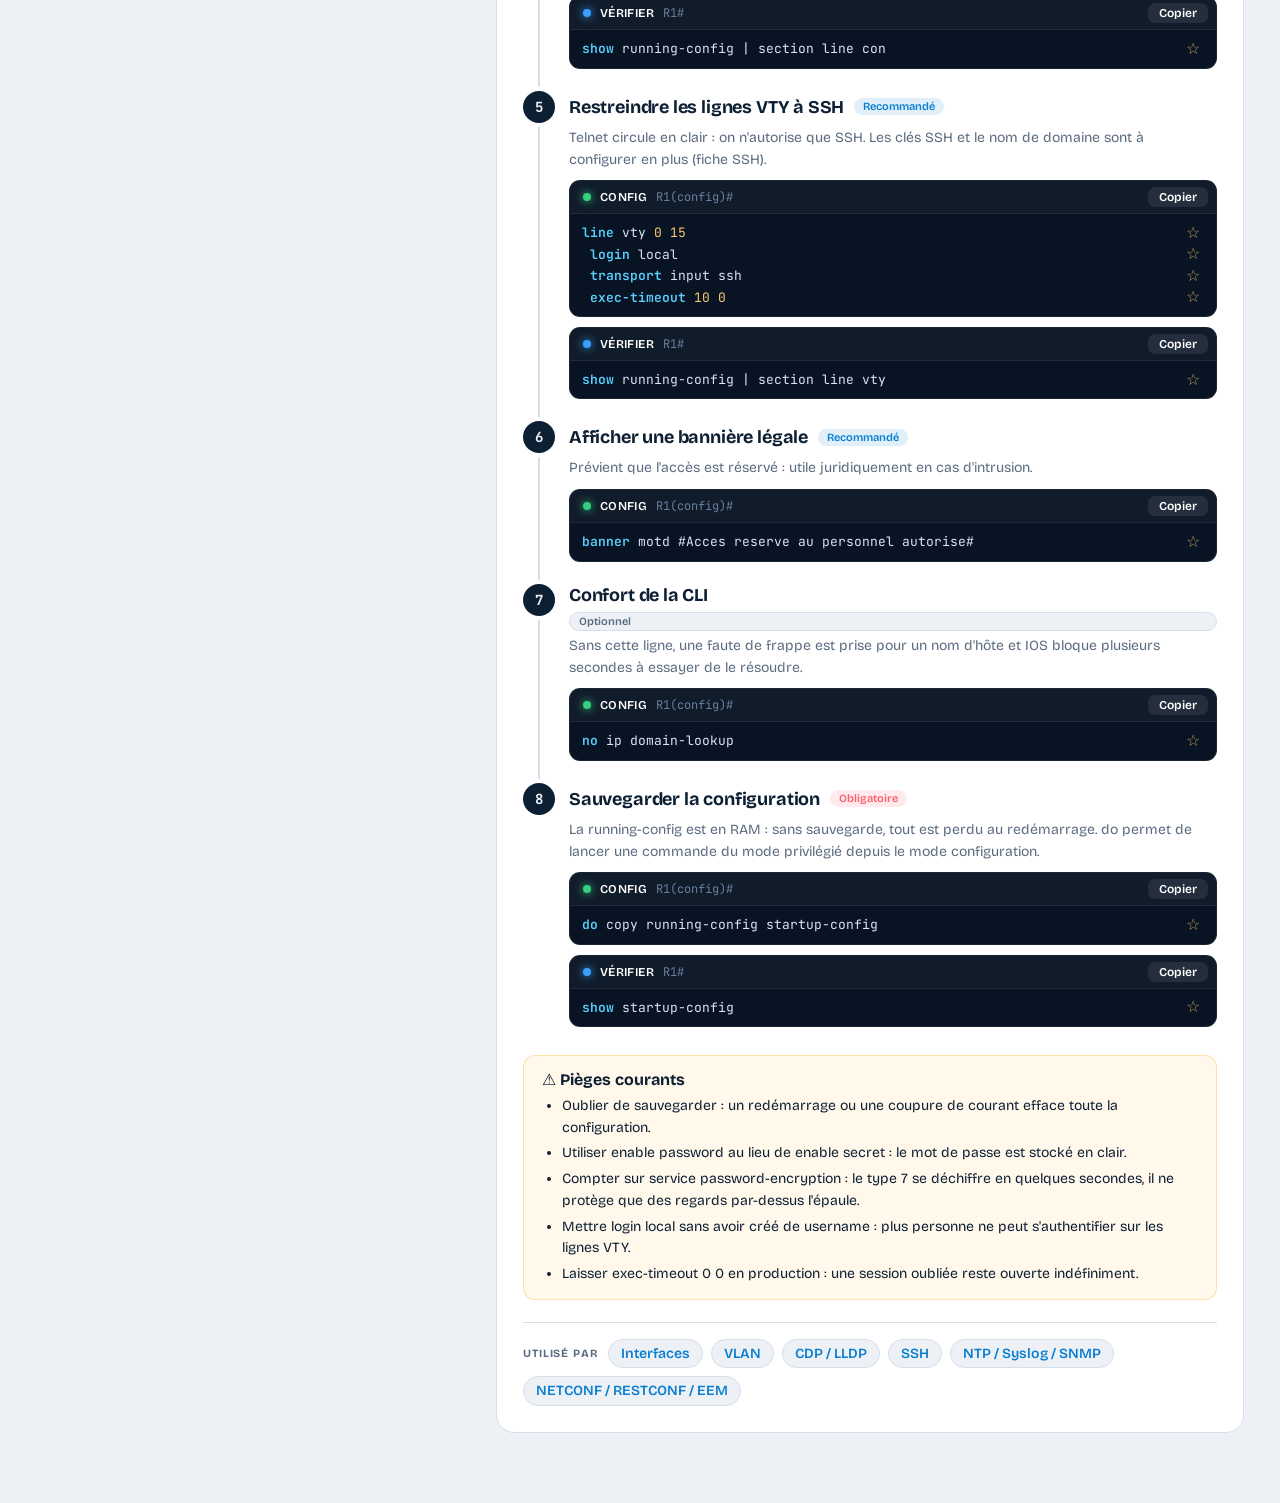
==== commit 7fcc39bd: "QCM : 112 questions ajoutées, au moins 5 par fiche (version 2.3.0) - Chacune des 35 fiches a désorma" ====
--- a/index.html
+++ b/index.html
@@ -67,7 +67,7 @@
     <!-- Les données (data.js, extras.js, quiz.js) doivent être chargées avant app.js -->
     <script src="data.js?v=10"></script>
     <script src="extras.js?v=3"></script>
-    <script src="quiz.js?v=5"></script>
-    <script src="app.js?v=10"></script>
+    <script src="quiz.js?v=6"></script>
+    <script src="app.js?v=11"></script>
   </body>
 </html>
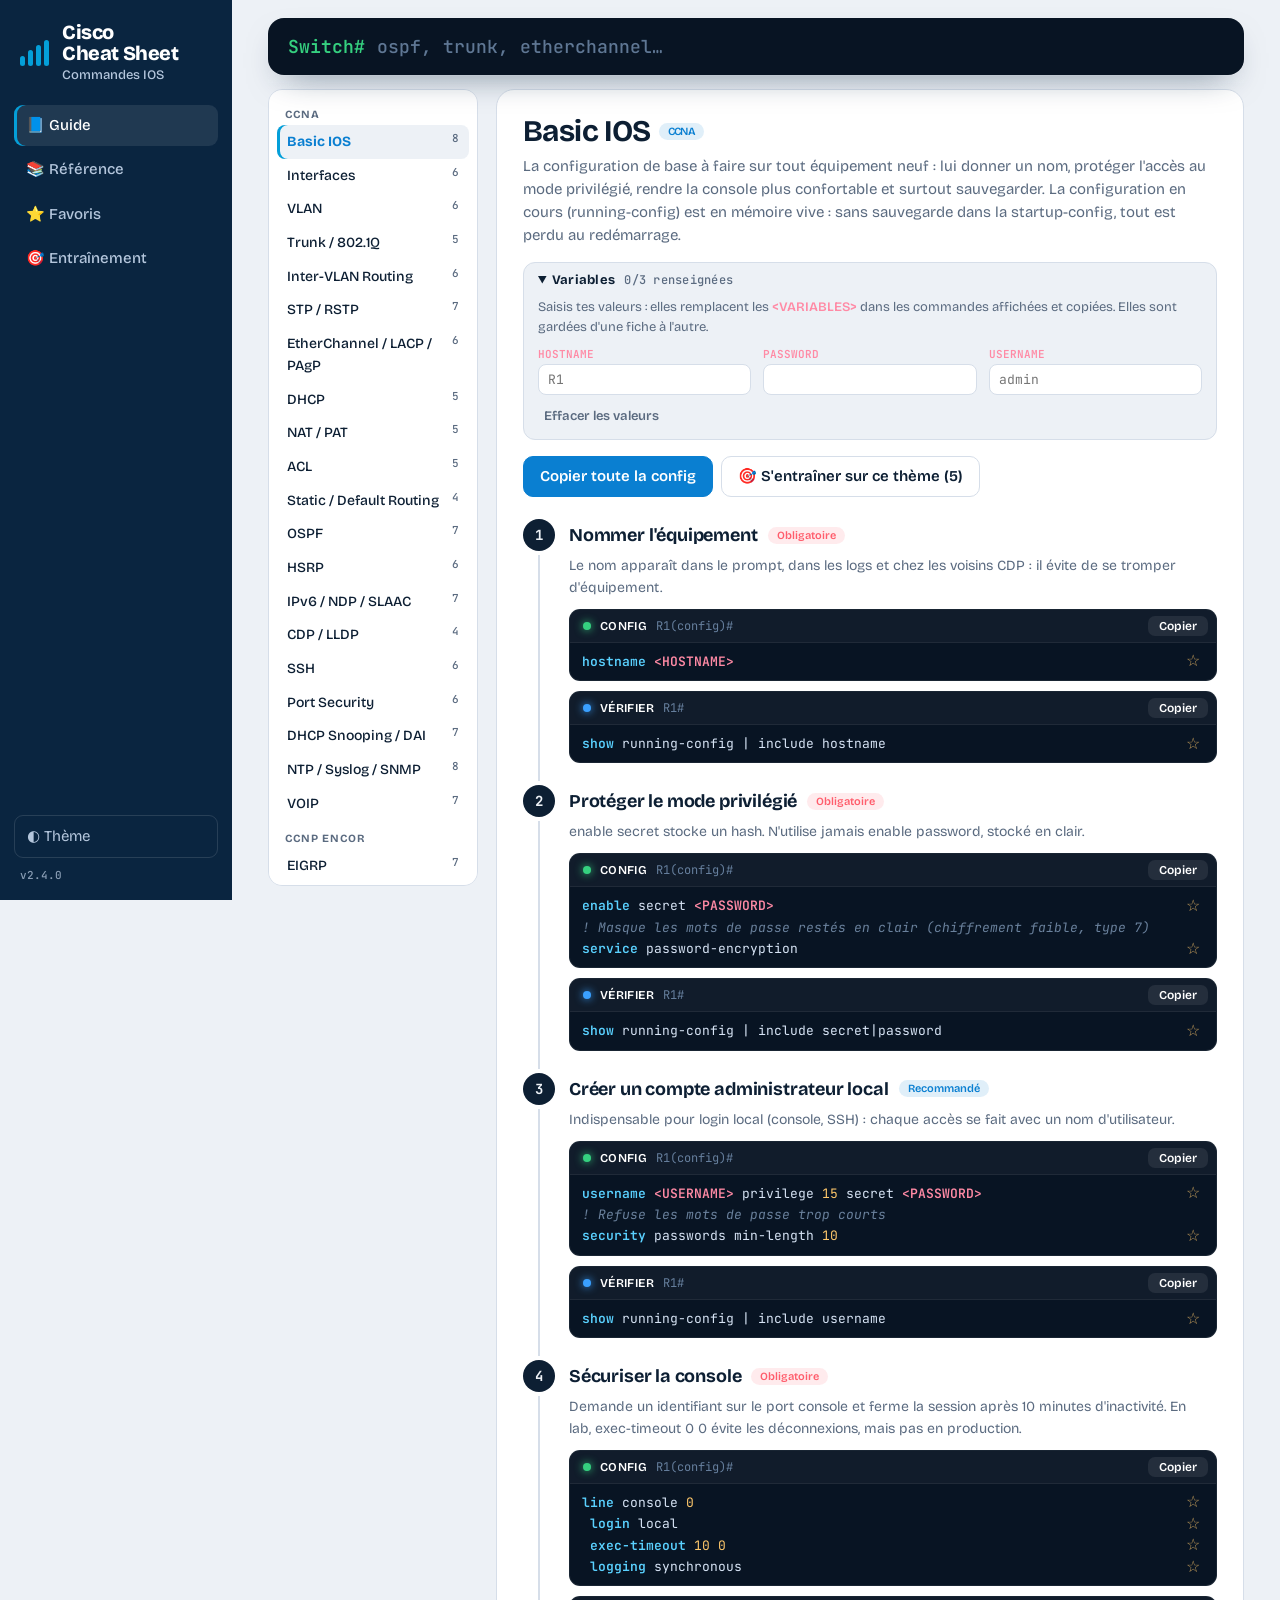
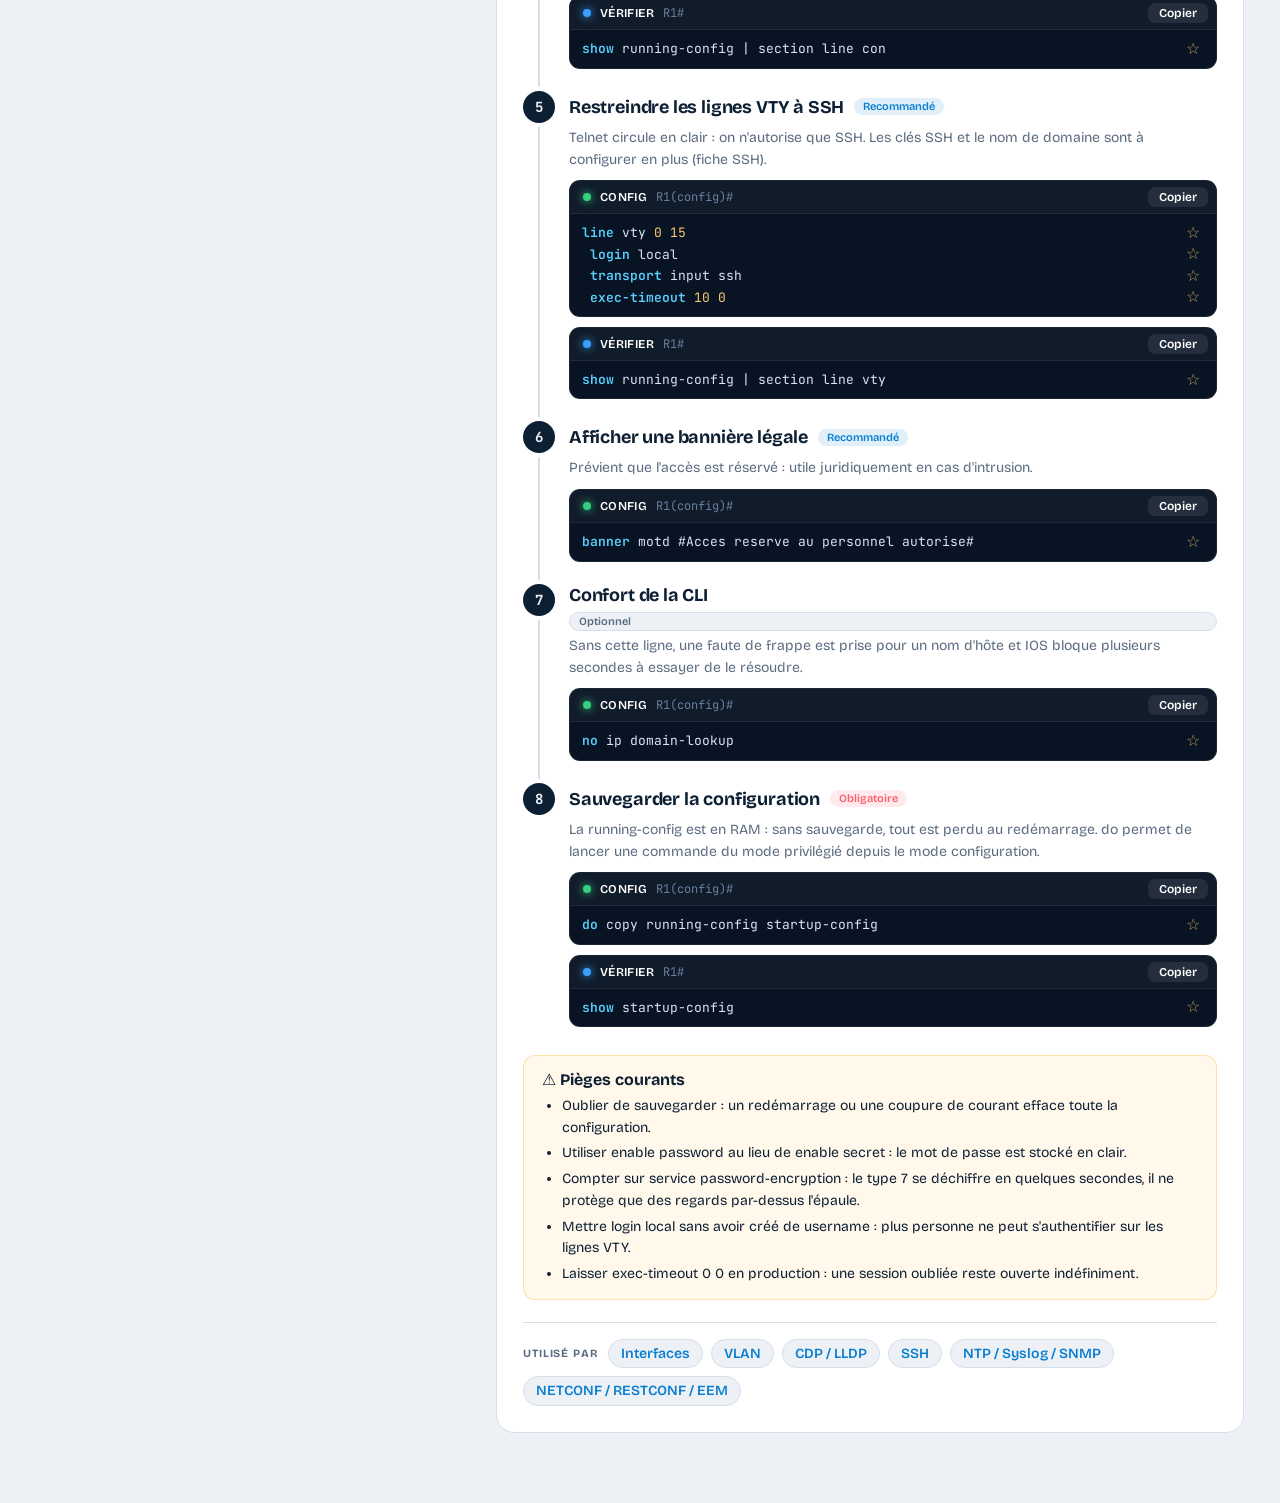
==== commit eb6bb398: "QCM CSNE : ajoute VPN IPsec avancé et tunnels GRE / GRETAP (version 2.4.0) 10 questions des quiz du " ====
--- a/index.html
+++ b/index.html
@@ -67,7 +67,7 @@
     <!-- Les données (data.js, extras.js, quiz.js) doivent être chargées avant app.js -->
     <script src="data.js?v=10"></script>
     <script src="extras.js?v=3"></script>
-    <script src="quiz.js?v=6"></script>
-    <script src="app.js?v=11"></script>
+    <script src="quiz.js?v=7"></script>
+    <script src="app.js?v=12"></script>
   </body>
 </html>
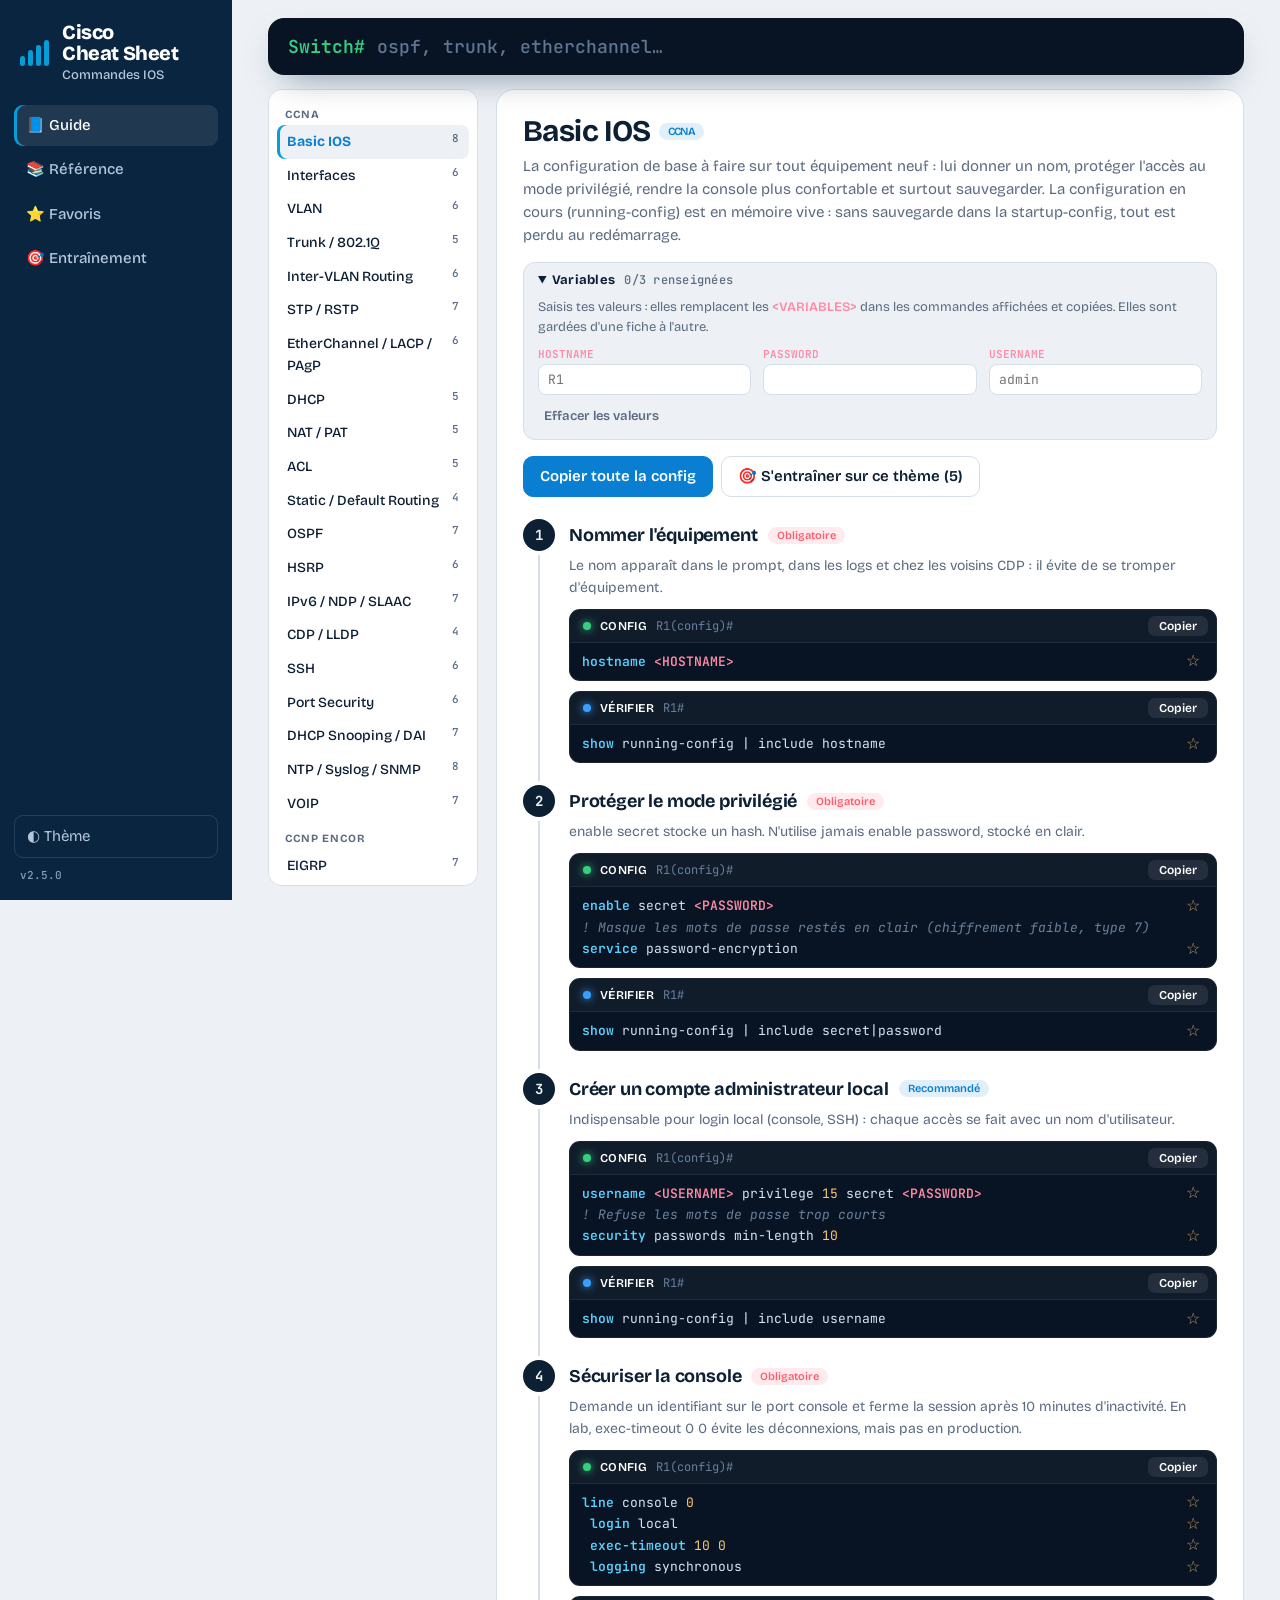
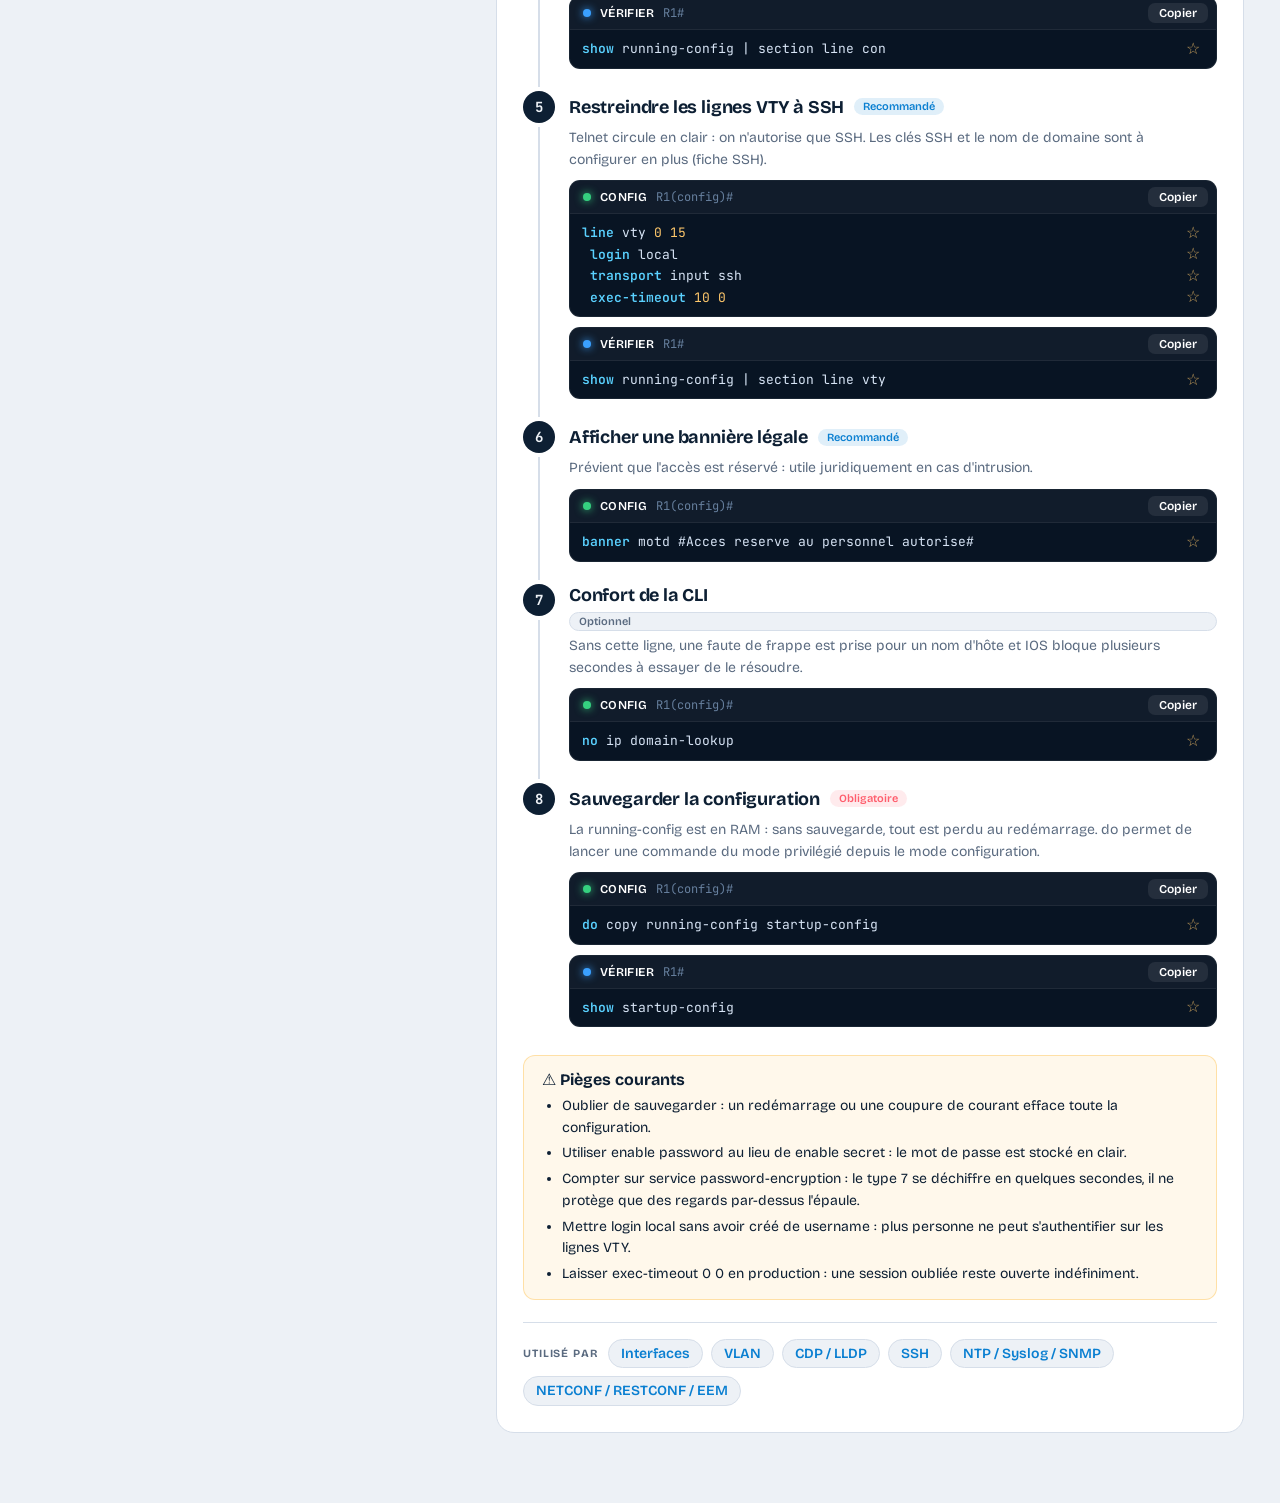
==== commit 1fdd7022: "QCM : sélection de plusieurs thèmes à la fois (version 2.5.0) Le menu déroulant « Thème » devient un" ====
--- a/index.html
+++ b/index.html
@@ -31,7 +31,7 @@
     />
     <!-- ?v=N : augmenter N à chaque modification d'un fichier CSS ou JS
          pour que Cloudflare serve la nouvelle version au lieu de sa copie en cache -->
-    <link rel="stylesheet" href="styles.css?v=8" />
+    <link rel="stylesheet" href="styles.css?v=9" />
   </head>
   <body>
     <div class="app">
@@ -68,6 +68,6 @@
     <script src="data.js?v=10"></script>
     <script src="extras.js?v=3"></script>
     <script src="quiz.js?v=7"></script>
-    <script src="app.js?v=12"></script>
+    <script src="app.js?v=13"></script>
   </body>
 </html>
--- a/styles.css
+++ b/styles.css
@@ -832,15 +832,6 @@
 .qcfg > div > span {
   width: 86px;
 }
-.qcfg select {
-  padding: 6px 10px;
-  border-radius: 9px;
-  border: 1px solid var(--bd);
-  background: var(--pn);
-  color: var(--tx);
-  font: 500 14px var(--f1);
-  max-width: 100%;
-}
 .qnote {
   font-size: 13px !important;
   margin: 10px 0 0 !important;
